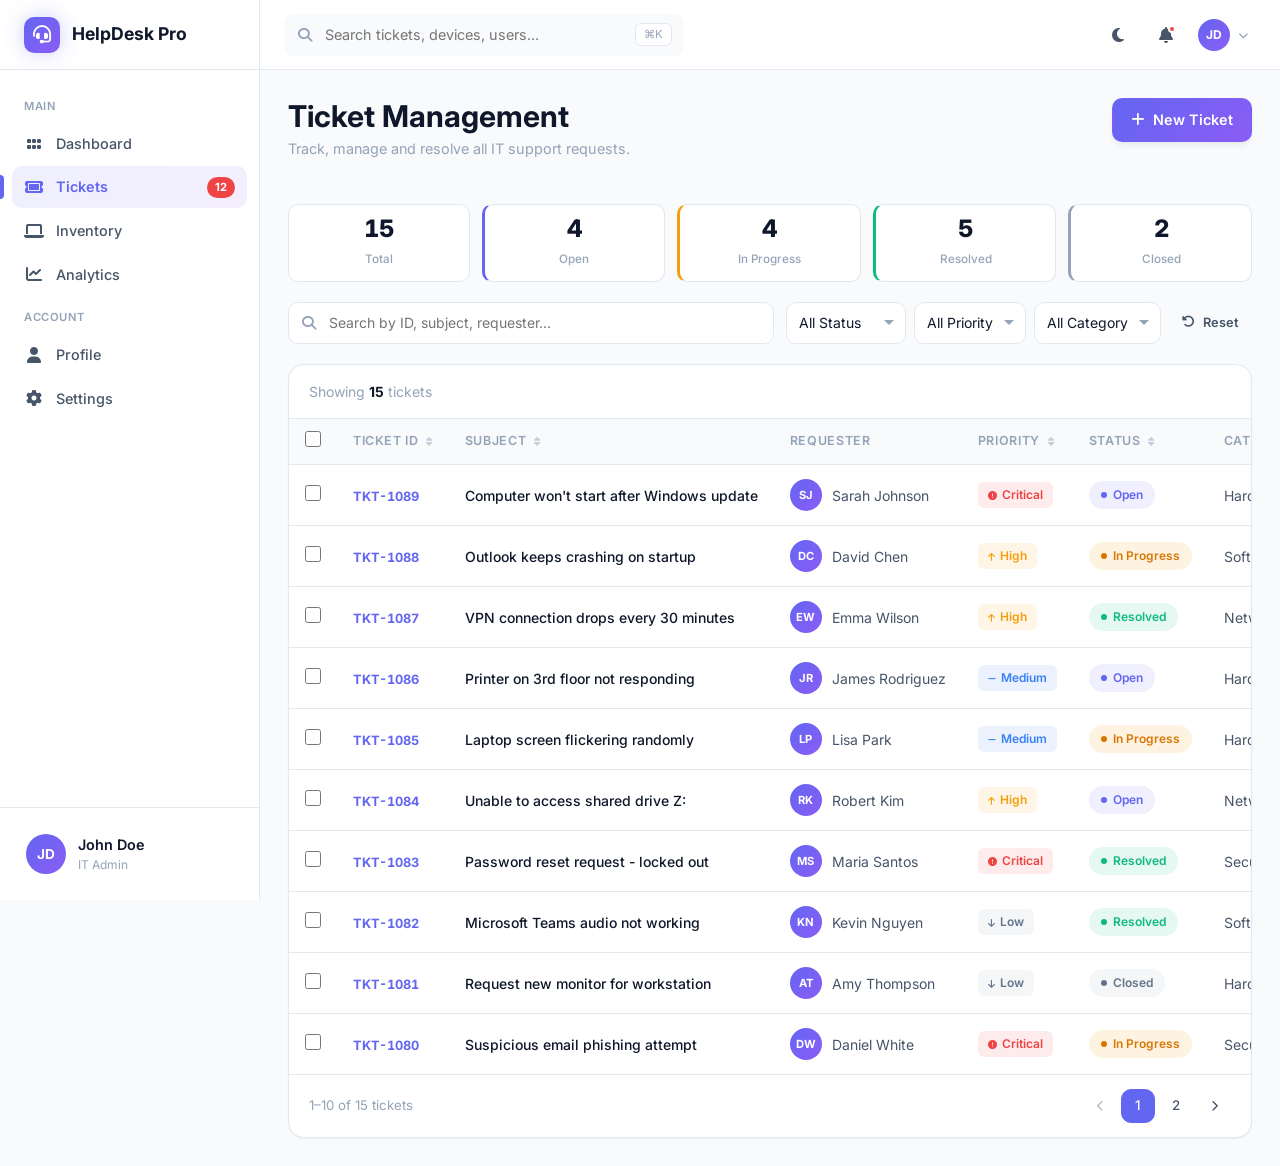
==== tickets.html @ 1f027756 "feat: add ticket management page with search, filter, sort and pagination" ====
<!DOCTYPE html>
<html lang="en">
<head>
  <meta charset="UTF-8" />
  <meta name="viewport" content="width=device-width, initial-scale=1.0" />
  <title>IT Helpdesk System | Tickets</title>

  <!-- ===== Google Fonts ===== -->
  <link rel="preconnect" href="https://fonts.googleapis.com" />
  <link rel="preconnect" href="https://fonts.gstatic.com" crossorigin />
  <link href="https://fonts.googleapis.com/css2?family=Inter:wght@400;500;600;700;800&display=swap" rel="stylesheet" />

  <!-- ===== Libraries CSS ===== -->
  <link href="https://cdn.jsdelivr.net/npm/bootstrap@5.3.2/dist/css/bootstrap.min.css" rel="stylesheet" />
  <link rel="stylesheet" href="https://cdnjs.cloudflare.com/ajax/libs/font-awesome/6.5.1/css/all.min.css" />
  <link rel="stylesheet" href="https://unpkg.com/aos@2.3.4/dist/aos.css" />

  <!-- ===== Our CSS ===== -->
  <link rel="stylesheet" href="assets/css/themes.css" />
  <link rel="stylesheet" href="assets/css/main.css" />
  <link rel="stylesheet" href="assets/css/layout.css" />
  <link rel="stylesheet" href="assets/css/components.css" />
  <link rel="stylesheet" href="assets/css/animations.css" />
</head>

<body>
<div class="app-container">

  <!-- ========== SIDEBAR (copy จาก index.html) ========== -->
  <aside class="sidebar" id="sidebar">
    <div class="sidebar__logo">
      <div class="sidebar__logo-icon">
        <i class="fa-solid fa-headset"></i>
      </div>
      <span class="sidebar__logo-text">HelpDesk Pro</span>
    </div>

    <nav class="sidebar__nav">
      <div class="sidebar__nav-label">Main</div>

      <a href="index.html" class="sidebar__nav-item">
        <i class="fa-solid fa-grip"></i>
        <span>Dashboard</span>
      </a>

      <a href="tickets.html" class="sidebar__nav-item sidebar__nav-item--active">
        <!-- active เปลี่ยนมาที่ tickets แล้ว -->
        <i class="fa-solid fa-ticket"></i>
        <span>Tickets</span>
        <span class="sidebar__nav-badge">12</span>
      </a>

      <a href="inventory.html" class="sidebar__nav-item">
        <i class="fa-solid fa-laptop"></i>
        <span>Inventory</span>
      </a>

      <a href="analytics.html" class="sidebar__nav-item">
        <i class="fa-solid fa-chart-line"></i>
        <span>Analytics</span>
      </a>

      <div class="sidebar__nav-label">Account</div>

      <a href="#" class="sidebar__nav-item">
        <i class="fa-solid fa-user"></i>
        <span>Profile</span>
      </a>

      <a href="#" class="sidebar__nav-item">
        <i class="fa-solid fa-gear"></i>
        <span>Settings</span>
      </a>
    </nav>

    <div class="sidebar__footer">
      <div class="sidebar__user">
        <div class="sidebar__avatar">JD</div>
        <div class="sidebar__user-info">
          <div class="sidebar__user-name">John Doe</div>
          <div class="sidebar__user-role">IT Admin</div>
        </div>
      </div>
    </div>
  </aside>

  <!-- ========== MAIN AREA ========== -->
  <div class="main-area">

    <!-- Topbar -->
    <header class="topbar">
      <button class="topbar__toggle" id="sidebarToggle" aria-label="Toggle sidebar">
        <i class="fa-solid fa-bars"></i>
      </button>
      <div class="topbar__search">
        <i class="fa-solid fa-magnifying-glass"></i>
        <input type="text" placeholder="Search tickets, devices, users..." class="topbar__search-input" />
        <kbd class="topbar__search-kbd">⌘K</kbd>
      </div>
      <div class="topbar__actions">
        <button class="topbar__icon-btn" id="themeToggle" aria-label="Toggle theme">
          <i class="fa-solid fa-moon"></i>
        </button>
        <button class="topbar__icon-btn topbar__icon-btn--has-badge" aria-label="Notifications">
          <i class="fa-solid fa-bell"></i>
          <span class="topbar__notification-dot"></span>
        </button>
        <div class="topbar__profile">
          <div class="topbar__avatar">JD</div>
          <i class="fa-solid fa-chevron-down topbar__profile-arrow"></i>
        </div>
      </div>
    </header>

    <!-- ========== CONTENT ========== -->
    <main class="content">

      <!-- Page Header -->
      <div class="content__header">
        <div>
          <h1>Ticket Management</h1>
          <p>Track, manage and resolve all IT support requests.</p>
        </div>
        <button class="btn btn-primary" id="newTicketBtn">
          <i class="fa-solid fa-plus"></i>
          <span>New Ticket</span>
        </button>
      </div>

      <!-- ===== Mini Stats Bar ===== -->
      <div class="ticket-stats" data-aos="fade-up">
        <div class="ticket-stat">
          <span class="ticket-stat__value" id="statTotal">0</span>
          <span class="ticket-stat__label">Total</span>
        </div>
        <div class="ticket-stat ticket-stat--open">
          <span class="ticket-stat__value" id="statOpen">0</span>
          <span class="ticket-stat__label">Open</span>
        </div>
        <div class="ticket-stat ticket-stat--progress">
          <span class="ticket-stat__value" id="statProgress">0</span>
          <span class="ticket-stat__label">In Progress</span>
        </div>
        <div class="ticket-stat ticket-stat--resolved">
          <span class="ticket-stat__value" id="statResolved">0</span>
          <span class="ticket-stat__label">Resolved</span>
        </div>
        <div class="ticket-stat ticket-stat--closed">
          <span class="ticket-stat__value" id="statClosed">0</span>
          <span class="ticket-stat__label">Closed</span>
        </div>
      </div>

      <!-- ===== Filter Bar ===== -->
      <div class="filter-bar" data-aos="fade-up" data-aos-delay="100">

        <!-- Search -->
        <div class="filter-bar__search">
          <i class="fa-solid fa-magnifying-glass"></i>
          <input
            type="text"
            id="ticketSearch"
            placeholder="Search by ID, subject, requester..."
            class="filter-bar__input"
          />
        </div>

        <!-- Filters -->
        <div class="filter-bar__filters">

          <select id="statusFilter" class="filter-bar__select">
            <option value="all">All Status</option>
            <option value="open">Open</option>
            <option value="in-progress">In Progress</option>
            <option value="resolved">Resolved</option>
            <option value="closed">Closed</option>
          </select>

          <select id="priorityFilter" class="filter-bar__select">
            <option value="all">All Priority</option>
            <option value="critical">Critical</option>
            <option value="high">High</option>
            <option value="medium">Medium</option>
            <option value="low">Low</option>
          </select>

          <select id="categoryFilter" class="filter-bar__select">
            <option value="all">All Category</option>
            <option value="hardware">Hardware</option>
            <option value="software">Software</option>
            <option value="network">Network</option>
            <option value="security">Security</option>
            <option value="other">Other</option>
          </select>

          <!-- Reset filters button -->
          <button class="btn btn-ghost btn-sm" id="resetFilters">
            <i class="fa-solid fa-rotate-left"></i>
            Reset
          </button>
        </div>
      </div>

      <!-- ===== Ticket Table Card ===== -->
      <div class="table-card" data-aos="fade-up" data-aos-delay="200">

        <!-- Table Header: count + bulk actions -->
        <div class="table-card__header">
          <span class="table-card__count" id="resultCount">
            Showing <strong>0</strong> tickets
          </span>
          <!-- Bulk action bar (จะโชว์เมื่อเลือก checkbox) -->
          <div class="bulk-actions" id="bulkActions" style="display:none;">
            <span class="bulk-actions__count" id="bulkCount">0 selected</span>
            <button class="btn btn-ghost btn-sm">
              <i class="fa-solid fa-user-check"></i> Assign
            </button>
            <button class="btn btn-ghost btn-sm">
              <i class="fa-solid fa-circle-check"></i> Resolve
            </button>
            <button class="btn btn-ghost btn-sm" style="color: var(--color-danger)">
              <i class="fa-solid fa-trash"></i> Delete
            </button>
          </div>
        </div>

        <!-- Table Wrapper (scroll บนมือถือ) -->
        <div class="table-wrapper">
          <table class="ticket-table" id="ticketTable">
            <thead>
              <tr>
                <th class="th-check">
                  <input type="checkbox" id="selectAll" class="table-checkbox" />
                </th>
                <th class="sortable" data-col="id">
                  Ticket ID
                  <i class="fa-solid fa-sort sort-icon"></i>
                </th>
                <th class="sortable" data-col="subject">
                  Subject
                  <i class="fa-solid fa-sort sort-icon"></i>
                </th>
                <th>Requester</th>
                <th class="sortable" data-col="priority">
                  Priority
                  <i class="fa-solid fa-sort sort-icon"></i>
                </th>
                <th class="sortable" data-col="status">
                  Status
                  <i class="fa-solid fa-sort sort-icon"></i>
                </th>
                <th>Category</th>
                <th class="sortable" data-col="date">
                  Date
                  <i class="fa-solid fa-sort sort-icon"></i>
                </th>
                <th class="th-action">Actions</th>
              </tr>
            </thead>
            <tbody id="ticketTableBody">
              <!-- JS จะ inject แถวข้อมูลที่นี่ -->
            </tbody>
          </table>
        </div>

        <!-- Empty State (แสดงเมื่อไม่มีผลลัพธ์) -->
        <div class="empty-state" id="emptyState" style="display:none;">
          <div class="empty-state__icon">
            <i class="fa-solid fa-ticket-simple"></i>
          </div>
          <h3>No tickets found</h3>
          <p>Try adjusting your search or filter criteria.</p>
          <button class="btn btn-secondary btn-sm" id="clearSearch">
            Clear filters
          </button>
        </div>

        <!-- Pagination -->
        <div class="pagination-bar" id="paginationBar">
          <span class="pagination-bar__info" id="paginationInfo"></span>
          <div class="pagination-bar__controls" id="paginationControls"></div>
        </div>

      </div>
      <!-- /.table-card -->

    </main>
  </div>
  <!-- /.main-area -->

</div>
<!-- /.app-container -->

<div class="sidebar-overlay" id="sidebarOverlay"></div>

<!-- ===== Libraries JS ===== -->
<script src="https://code.jquery.com/jquery-3.7.1.min.js"></script>
<script src="https://cdn.jsdelivr.net/npm/bootstrap@5.3.2/dist/js/bootstrap.bundle.min.js"></script>
<script src="https://cdnjs.cloudflare.com/ajax/libs/gsap/3.12.5/gsap.min.js"></script>
<script src="https://unpkg.com/aos@2.3.4/dist/aos.js"></script>

<!-- ===== Our JS ===== -->
<script src="assets/js/config.js"></script>
<script src="assets/js/ui.js"></script>
<script src="assets/js/theme.js"></script>
<script src="assets/js/animations.js"></script>
<script src="assets/js/tickets.js"></script>   <!-- page-specific logic -->
<script src="assets/js/app.js"></script>
</body>
</html>
---- assets/css/themes.css ----
/* ========================================
   THEME TOKENS - ระบบสีของทั้งระบบ
   ใช้ CSS Variables เพื่อเปลี่ยน theme ได้ง่าย
======================================== */

:root {
    /* :root = element สูงสุดของ HTML (= <html>) ตัวแปรในนี้ใช้ได้ทั้งหน้า */

    /* ===== Brand Colors (สีหลักของแบรนด์) ===== */
    --color-primary: #6366f1;
    /* สีหลัก ม่วงน้ำเงิน Indigo */
    --color-primary-hover: #4f46e5;
    /* สีหลักเข้มขึ้น สำหรับ hover */
    --color-secondary: #8b5cf6;
    /* สีรอง สำหรับ gradient */
    --color-accent: #06b6d4;
    /* สี accent สำหรับ highlight */

    /* ===== Status Colors (สีบอกสถานะ ใช้ใน badge/alert) ===== */
    --color-success: #10b981;
    /* เขียว = สำเร็จ/เปิด */
    --color-warning: #f59e0b;
    /* เหลือง = รอ/เตือน */
    --color-danger: #ef4444;
    /* แดง = error/urgent */
    --color-info: #3b82f6;
    /* ฟ้า = ข้อมูล */

    /* ===== Background Colors (สีพื้นหลัง — Light Mode) ===== */
    --bg-body: #f8fafc;
    /* พื้นหลังหลักของหน้า สีเทาอ่อนมาก */
    --bg-surface: #ffffff;
    /* พื้นของ card, sidebar — สีขาว */
    --bg-elevated: #ffffff;
    /* พื้น modal/dropdown ที่ลอยอยู่ */
    --bg-hover: #f1f5f9;
    /* สีเมื่อ hover ทับ */

    /* ===== Text Colors (สีตัวอักษร) ===== */
    --text-primary: #0f172a;
    /* ตัวอักษรหลัก ดำเข้ม */
    --text-secondary: #475569;
    /* ตัวอักษรรอง เทากลาง */
    --text-muted: #94a3b8;
    /* ตัวอักษรซีด สำหรับ caption */
    --text-on-primary: #ffffff;
    /* ตัวอักษรบนพื้นสีหลัก = ขาว */

    /* ===== Borders & Shadows (เส้นขอบ + เงา) ===== */
    --border-color: #e2e8f0;
    /* สีเส้นขอบ เทาอ่อน */
    --shadow-sm: 0 1px 2px rgba(0, 0, 0, 0.05);
    /* เงาเล็ก */
    --shadow-md: 0 4px 6px -1px rgba(0, 0, 0, 0.07);
    /* เงากลาง */
    --shadow-lg: 0 10px 25px -5px rgba(0, 0, 0, 0.1);
    /* เงาใหญ่ ใช้กับ card */
    --shadow-glow: 0 0 20px rgba(99, 102, 241, 0.3);
    /* เงาเรืองแสง สำหรับ accent */

    /* ===== Layout Sizes (ขนาดของ layout) ===== */
    --sidebar-width: 260px;
    /* ความกว้าง sidebar ตอนเปิด */
    --sidebar-collapsed: 80px;
    /* ความกว้าง sidebar ตอนหด */
    --topbar-height: 70px;
    /* ความสูง topbar */

    /* ===== Border Radius (ความโค้งของมุม) ===== */
    --radius-sm: 6px;
    /* มุมเล็ก ใช้กับ badge */
    --radius-md: 10px;
    /* มุมกลาง ใช้กับ button, input */
    --radius-lg: 16px;
    /* มุมใหญ่ ใช้กับ card */
    --radius-full: 9999px;
    /* วงกลม สำหรับ avatar */

    /* ===== Transitions (จังหวะ animation) ===== */
    --transition-fast: 150ms ease;
    /* เร็ว สำหรับ hover ปุ่ม */
    --transition-base: 250ms ease;
    /* ปกติ สำหรับ transition ทั่วไป */
    --transition-slow: 400ms ease;
    /* ช้า สำหรับ modal, sidebar */

    /* ===== Fonts ===== */
    --font-sans: 'Inter', -apple-system, BlinkMacSystemFont, sans-serif;
    /* -apple-system คือ font ของ Mac, BlinkMacSystemFont คือของ Chrome on Mac
     ถ้าโหลด Inter ไม่ทัน จะ fallback ไปใช้ font ระบบ — ทำให้เว็บไม่กระตุก */
}
---- assets/css/main.css ----
/* ========================================
   GLOBAL RESET & BASE STYLES
   ตั้งค่าพื้นฐานของทุก element
======================================== */

*,
*::before,
*::after {
    /* * = ทุก element, ::before/::after = pseudo elements */
    margin: 0;
    /* ลบ margin default ของ browser */
    padding: 0;
    /* ลบ padding default */
    box-sizing: border-box;
    /* ทำให้ width = ขนาดจริงรวม padding+border */
}

html {
    scroll-behavior: smooth;
    /* ทำให้ scroll นุ่ม (เช่นเวลาคลิก anchor) */
    font-size: 16px;
    /* ตั้งขนาด font หลัก = 1rem = 16px */
}

body {
    font-family: var(--font-sans);
    /* ใช้ font จากตัวแปร (Inter) */
    background-color: var(--bg-body);
    /* สีพื้นหลังจาก theme */
    color: var(--text-primary);
    /* สีตัวอักษรหลัก */
    line-height: 1.5;
    /* ระยะห่างระหว่างบรรทัด 1.5 เท่า อ่านสบาย */
    -webkit-font-smoothing: antialiased;
    /* ทำให้ font ดูคมชัดบน Mac/iOS */
    min-height: 100vh;
    /* ความสูงอย่างน้อย = ความสูงหน้าจอ */
    overflow-x: hidden;
    /* ห้าม scroll แนวนอน — กัน layout พังตอน responsive */
}

/* ===== Typography (รูปแบบตัวอักษร) ===== */
h1,
h2,
h3,
h4,
h5,
h6 {
    font-weight: 700;
    /* หัวข้อหนาทุกระดับ */
    line-height: 1.2;
    /* หัวข้อให้แน่นกว่าตัวเนื้อ */
    color: var(--text-primary);
}

h1 {
    font-size: 1.875rem;
}

/* 30px */
h2 {
    font-size: 1.5rem;
}

/* 24px */
h3 {
    font-size: 1.25rem;
}

/* 20px */
h4 {
    font-size: 1.125rem;
}

/* 18px */
h5 {
    font-size: 1rem;
}

/* 16px */
h6 {
    font-size: 0.875rem;
}

/* 14px */

p {
    color: var(--text-secondary);
    /* paragraph สีรอง */
}

a {
    color: var(--color-primary);
    /* ลิงก์สีหลัก */
    text-decoration: none;
    /* ลบเส้นใต้ default */
    transition: color var(--transition-fast);
    /* เปลี่ยนสีนุ่มๆ ตอน hover */
}

a:hover {
    color: var(--color-primary-hover);
    /* hover เข้มขึ้น */
}

button {
    font-family: inherit;
    /* ใช้ font เดียวกับ parent — กัน button ใช้ Times New Roman */
    cursor: pointer;
    /* mouse pointer เปลี่ยนเป็นนิ้วชี้ */
    border: none;
    /* ลบขอบ default ของ button */
    background: none;
    /* ลบพื้นหลังเทาๆ default */
}

img {
    max-width: 100%;
    /* รูปไม่ล้น container — สำคัญสำหรับ responsive */
    display: block;
    /* ลบช่องว่างใต้รูปที่ browser ใส่ default */
}

/* ===== Custom Scrollbar (scrollbar สวยๆ ดู modern) ===== */
::-webkit-scrollbar {
    width: 8px;
    /* ความกว้าง scrollbar */
    height: 8px;
}

::-webkit-scrollbar-track {
    background: transparent;
    /* รางใส */
}

::-webkit-scrollbar-thumb {
    background: var(--border-color);
    /* แกน scrollbar สีเทาอ่อน */
    border-radius: var(--radius-full);
    /* มุมโค้งเต็มที่ */
}

::-webkit-scrollbar-thumb:hover {
    background: var(--text-muted);
    /* hover เข้มขึ้น */
}
/* Search highlight */
mark {
  background: rgba(99, 102, 241, 0.2);    /* highlight สีม่วงอ่อน */
  color: var(--color-primary);
  border-radius: 2px;
  padding: 0 1px;
  font-weight: 600;
}
---- assets/css/layout.css ----
/* ========================================
   APP LAYOUT - โครงสร้างหลักของแอป
======================================== */

.app-container {
    display: flex;
    /* ใช้ flexbox จัด sidebar+main ในแนวนอน */
    min-height: 100vh;
    /* สูงเต็มจอ */
}

/* ========================================
   SIDEBAR
======================================== */

.sidebar {
    width: var(--sidebar-width);
    /* ความกว้างจากตัวแปร (260px) */
    background: var(--bg-surface);
    /* พื้นหลังขาว */
    border-right: 1px solid var(--border-color);
    /* เส้นขอบขวา */
    display: flex;
    /* flex แนวตั้ง */
    flex-direction: column;
    /* เรียงลูกจากบนลงล่าง */
    position: fixed;
    /* lock อยู่กับที่ ไม่ scroll ตาม */
    top: 0;
    /* ติดบน */
    left: 0;
    /* ติดซ้าย */
    height: 100vh;
    /* สูงเต็มจอ */
    z-index: 100;
    /* ลอยอยู่ชั้นบน — สำคัญตอนเปิดบนมือถือ */
    transition: transform var(--transition-slow);
    /* animation ตอนเปิด/ปิด */
}

/* ----- Logo ----- */
.sidebar__logo {
    display: flex;
    /* icon + text เรียงแนวนอน */
    align-items: center;
    /* จัดให้ตรงกลางแนวตั้ง */
    gap: 12px;
    /* ช่องว่างระหว่าง icon กับ text */
    padding: 20px 24px;
    /* บน-ล่าง 20px, ซ้าย-ขวา 24px */
    border-bottom: 1px solid var(--border-color);
    height: var(--topbar-height);
    /* สูงเท่า topbar เพื่อให้ตรงกัน */
}

.sidebar__logo-icon {
    width: 36px;
    height: 36px;
    border-radius: var(--radius-md);
    background: linear-gradient(135deg, var(--color-primary), var(--color-secondary));
    /* gradient ม่วงเอียง 135 องศา */
    display: flex;
    align-items: center;
    justify-content: center;
    /* จัด icon ให้อยู่กลางทั้ง 2 แกน */
    color: white;
    font-size: 18px;
    box-shadow: var(--shadow-glow);
    /* เงาเรืองแสง — premium feel */
}

.sidebar__logo-text {
    font-weight: 700;
    font-size: 1.1rem;
    color: var(--text-primary);
}

/* ----- Nav Menu ----- */
.sidebar__nav {
    flex: 1;
    /* ดันให้ขยายเต็มพื้นที่ที่เหลือ ดัน footer ลงล่าง */
    padding: 16px 12px;
    overflow-y: auto;
    /* ถ้าเมนูเยอะ ให้ scroll ได้ */
}

.sidebar__nav-label {
    font-size: 0.7rem;
    font-weight: 600;
    text-transform: uppercase;
    /* ตัวพิมพ์ใหญ่ทั้งหมด */
    letter-spacing: 0.05em;
    /* เพิ่มระยะระหว่างตัวอักษร — modern look */
    color: var(--text-muted);
    padding: 12px 12px 8px;
}

.sidebar__nav-item {
    display: flex;
    align-items: center;
    gap: 12px;
    padding: 10px 12px;
    border-radius: var(--radius-md);
    color: var(--text-secondary);
    font-weight: 500;
    font-size: 0.9rem;
    transition: all var(--transition-fast);
    /* hover นุ่มๆ */
    position: relative;
    /* เพื่อใช้กับ badge ที่ absolute */
    margin-bottom: 2px;
}

.sidebar__nav-item:hover {
    background: var(--bg-hover);
    /* hover เปลี่ยนพื้นหลังเทาอ่อน */
    color: var(--text-primary);
}

.sidebar__nav-item i {
    width: 20px;
    /* fix ขนาด icon ให้เท่ากันทุกตัว — จัดเรียงสวย */
    text-align: center;
    font-size: 16px;
}

.sidebar__nav-item--active {
    background: linear-gradient(135deg,
            rgba(99, 102, 241, 0.1),
            /* สีหลักโปร่ง 10% */
            rgba(139, 92, 246, 0.1));
    color: var(--color-primary);
    font-weight: 600;
}

.sidebar__nav-item--active::before {
    /* ::before = สร้าง element หลอกก่อน content */
    content: '';
    /* ต้องมี content แม้จะว่าง */
    position: absolute;
    left: -12px;
    /* ออกไปทางซ้ายเล็กน้อย */
    top: 50%;
    transform: translateY(-50%);
    /* จัดกลางแนวตั้ง */
    width: 4px;
    height: 24px;
    background: var(--color-primary);
    border-radius: 0 4px 4px 0;
    /* มน 3 มุม */
}

.sidebar__nav-badge {
    margin-left: auto;
    /* ดันไปขวาสุดของแถว */
    background: var(--color-danger);
    color: white;
    font-size: 0.7rem;
    font-weight: 700;
    padding: 2px 8px;
    border-radius: var(--radius-full);
    min-width: 22px;
    text-align: center;
}

/* ----- Sidebar Footer ----- */
.sidebar__footer {
    padding: 16px;
    border-top: 1px solid var(--border-color);
}

.sidebar__user {
    display: flex;
    align-items: center;
    gap: 12px;
    padding: 10px;
    border-radius: var(--radius-md);
    transition: background var(--transition-fast);
}

.sidebar__user:hover {
    background: var(--bg-hover);
    cursor: pointer;
}

.sidebar__avatar {
    width: 40px;
    height: 40px;
    border-radius: var(--radius-full);
    /* วงกลม */
    background: linear-gradient(135deg, var(--color-primary), var(--color-secondary));
    color: white;
    display: flex;
    align-items: center;
    justify-content: center;
    font-weight: 700;
    font-size: 0.85rem;
}

.sidebar__user-name {
    font-weight: 600;
    font-size: 0.9rem;
    color: var(--text-primary);
}

.sidebar__user-role {
    font-size: 0.75rem;
    color: var(--text-muted);
}

/* ========================================
   MAIN AREA (ทุกอย่างยกเว้น sidebar)
======================================== */

.main-area {
    flex: 1;
    /* ขยายเต็มพื้นที่ที่เหลือ */
    margin-left: var(--sidebar-width);
    /* เว้นที่ให้ sidebar (เพราะ sidebar เป็น fixed) */
    display: flex;
    flex-direction: column;
    min-width: 0;
    /* fix bug flexbox ที่ทำให้ overflow */
}

/* ========================================
   TOPBAR
======================================== */

.topbar {
    height: var(--topbar-height);
    background: var(--bg-surface);
    border-bottom: 1px solid var(--border-color);
    display: flex;
    align-items: center;
    gap: 16px;
    padding: 0 24px;
    position: sticky;
    /* ติดบนตอน scroll */
    top: 0;
    z-index: 50;
    /* ลอยอยู่ใต้ sidebar */
    backdrop-filter: blur(10px);
    /* glassmorphism — เบลอสิ่งที่อยู่ข้างหลัง */
}

.topbar__toggle {
    display: none;
    /* ซ่อนบน desktop — แสดงเฉพาะ mobile */
    width: 40px;
    height: 40px;
    border-radius: var(--radius-md);
    color: var(--text-secondary);
    font-size: 18px;
}

.topbar__toggle:hover {
    background: var(--bg-hover);
}

/* ----- Search ----- */
.topbar__search {
    flex: 1;
    /* ขยายเต็ม */
    max-width: 400px;
    /* แต่ไม่เกิน 400px */
    position: relative;
    display: flex;
    align-items: center;
}

.topbar__search i {
    position: absolute;
    left: 14px;
    color: var(--text-muted);
    font-size: 14px;
    pointer-events: none;
    /* คลิกทะลุ icon ไปโดน input */
}

.topbar__search-input {
    width: 100%;
    height: 42px;
    background: var(--bg-body);
    border: 1px solid transparent;
    /* ขอบใส — จะเปลี่ยนตอน focus */
    border-radius: var(--radius-md);
    padding: 0 60px 0 40px;
    /* เผื่อที่ icon ซ้าย + kbd ขวา */
    font-size: 0.9rem;
    color: var(--text-primary);
    transition: all var(--transition-fast);
    font-family: inherit;
}

.topbar__search-input:focus {
    outline: none;
    /* ลบเส้นน้ำเงิน default ของ browser */
    background: var(--bg-surface);
    border-color: var(--color-primary);
    /* ขอบเป็นสีหลักตอน focus */
    box-shadow: 0 0 0 3px rgba(99, 102, 241, 0.1);
    /* glow รอบๆ — modern */
}

.topbar__search-kbd {
    position: absolute;
    right: 12px;
    background: var(--bg-surface);
    border: 1px solid var(--border-color);
    border-radius: var(--radius-sm);
    padding: 2px 8px;
    font-size: 0.7rem;
    color: var(--text-muted);
    font-family: var(--font-sans);
}

/* ----- Topbar Actions ----- */
.topbar__actions {
    display: flex;
    align-items: center;
    gap: 8px;
    margin-left: auto;
    /* ดันไปขวาสุด */
}

.topbar__icon-btn {
    width: 40px;
    height: 40px;
    border-radius: var(--radius-md);
    display: flex;
    align-items: center;
    justify-content: center;
    color: var(--text-secondary);
    position: relative;
    transition: all var(--transition-fast);
}

.topbar__icon-btn:hover {
    background: var(--bg-hover);
    color: var(--text-primary);
}

.topbar__notification-dot {
    position: absolute;
    top: 10px;
    right: 10px;
    width: 8px;
    height: 8px;
    background: var(--color-danger);
    border-radius: var(--radius-full);
    border: 2px solid var(--bg-surface);
    /* ขอบสีพื้นหลัง — ให้ดูเหมือนเจาะออกมา */
}

.topbar__profile {
    display: flex;
    align-items: center;
    gap: 8px;
    padding: 4px 8px 4px 4px;
    border-radius: var(--radius-md);
    cursor: pointer;
    transition: background var(--transition-fast);
}

.topbar__profile:hover {
    background: var(--bg-hover);
}

.topbar__avatar {
    width: 32px;
    height: 32px;
    border-radius: var(--radius-full);
    background: linear-gradient(135deg, var(--color-primary), var(--color-secondary));
    color: white;
    display: flex;
    align-items: center;
    justify-content: center;
    font-weight: 700;
    font-size: 0.75rem;
}

.topbar__profile-arrow {
    font-size: 10px;
    color: var(--text-muted);
}

/* ========================================
   CONTENT AREA
======================================== */

.content {
    flex: 1;
    padding: 28px;
    overflow-y: auto;
    /* scroll ได้ถ้าเนื้อหายาว */
}

.content__header {
    display: flex;
    justify-content: space-between;
    /* หัวข้อซ้าย ปุ่มขวา */
    align-items: flex-start;
    margin-bottom: 28px;
    gap: 16px;
    flex-wrap: wrap;
    /* wrap ลงบรรทัดใหม่ถ้าจอแคบ */
}

.content__header h1 {
    margin-bottom: 4px;
}

.content__header p {
    color: var(--text-muted);
    font-size: 0.9rem;
}

.content__placeholder {
    background: var(--bg-surface);
    border: 2px dashed var(--border-color);
    border-radius: var(--radius-lg);
    padding: 80px 20px;
    text-align: center;
    color: var(--text-muted);
}

/* ========================================
   SIDEBAR OVERLAY (สำหรับ mobile)
======================================== */

.sidebar-overlay {
    display: none;
    /* ซ่อนตลอด ยกเว้นตอนเปิด sidebar บนมือถือ */
    position: fixed;
    inset: 0;
    /* = top:0 right:0 bottom:0 left:0 */
    background: rgba(0, 0, 0, 0.5);
    /* ดำโปร่ง 50% */
    z-index: 99;
    /* ใต้ sidebar แต่อยู่บน content */
    backdrop-filter: blur(2px);
}

.sidebar-overlay.is-active {
    display: block;
    /* แสดงเมื่อ sidebar เปิดบนมือถือ */
}

/* ========================================
   RESPONSIVE BREAKPOINTS
   เขียนแบบ Mobile-First ก็จริง แต่ sidebar ปกติคือ desktop-first
   เพราะ dashboard ส่วนใหญ่ใช้บน desktop
======================================== */

/* ===== Tablet (≤ 992px) ===== */
@media (max-width: 992px) {
    .sidebar {
        transform: translateX(-100%);
        /* ซ่อนออกไปทางซ้าย */
    }

    .sidebar.is-open {
        transform: translateX(0);
        /* เปิด: เลื่อนกลับมา */
        box-shadow: var(--shadow-lg);
        /* เงาเพิ่ม เพื่อให้ดูลอย */
    }

    .main-area {
        margin-left: 0;
        /* ไม่ต้องเว้นที่ให้ sidebar อีก */
    }

    .topbar__toggle {
        display: flex;
        /* แสดงปุ่ม menu */
    }
}

/* ===== Phone (≤ 768px) ===== */
@media (max-width: 768px) {
    .content {
        padding: 20px 16px;
        /* ลด padding บนมือถือ */
    }

    .topbar {
        padding: 0 16px;
    }

    .topbar__search-kbd {
        display: none; /* ซ่อน ⌘K บนมือถือ */
    }

    .topbar__profile span,
    .topbar__profile-arrow {
        display: none;    /* แสดงแค่ avatar */
    }
}

/* ===== Small Phone (≤ 576px) ===== */
@media (max-width: 576px) {
    .topbar__search {
        display: none;
        /* ซ่อน search บนจอเล็กมาก */
    }

    .content__header {
        flex-direction: column;
        /* หัวข้อกับปุ่ม เรียงลงล่างกัน */
        align-items: stretch;
    }
}
---- assets/css/components.css ----
/* ========================================
   BUTTONS
======================================== */

.btn {
  display: inline-flex;
  /* flex แต่ไม่ขึ้นบรรทัดใหม่ */
  align-items: center;
  justify-content: center;
  gap: 8px;
  /* ช่องว่างระหว่าง icon กับ text */
  padding: 10px 18px;
  border-radius: var(--radius-md);
  font-size: 0.9rem;
  font-weight: 600;
  font-family: inherit;
  cursor: pointer;
  transition: all var(--transition-fast);
  white-space: nowrap;
  /* text ไม่ตัดบรรทัด */
  border: 1px solid transparent;
}

.btn:active {
  transform: scale(0.97);
  /* ปุ่มยุบเล็กตอนคลิก — feedback ที่ดี */
}

/* ----- Primary Button (ปุ่มหลัก) ----- */
.btn-primary {
  background: linear-gradient(135deg, var(--color-primary), var(--color-secondary));
  color: white;
  box-shadow: var(--shadow-md);
}

.btn-primary:hover {
  box-shadow: var(--shadow-glow);
  /* hover แล้วมีเงาเรืองแสง */
  transform: translateY(-1px);
  /* ยกขึ้น 1px — depth illusion */
}

/* ----- Secondary Button ----- */
.btn-secondary {
  background: var(--bg-surface);
  color: var(--text-primary);
  border-color: var(--border-color);
}

.btn-secondary:hover {
  background: var(--bg-hover);
  border-color: var(--text-muted);
}

/* ----- Ghost Button (โปร่ง) ----- */
.btn-ghost {
  background: transparent;
  color: var(--text-secondary);
}

.btn-ghost:hover {
  background: var(--bg-hover);
  color: var(--text-primary);
}

/* ----- Button Sizes ----- */
.btn-sm {
  padding: 6px 12px;
  font-size: 0.8rem;
}

.btn-lg {
  padding: 14px 24px;
  font-size: 1rem;
}

/* ========================================
   STATS GRID - แถวของ stat cards
======================================== */

.stats-grid {
  display: grid;
  /* ใช้ CSS Grid */
  grid-template-columns: repeat(auto-fit, minmax(240px, 1fr));
  /* auto responsive */
  /* auto-fit  = ใส่ column ให้พอดีพื้นที่
     minmax    = แต่ละ column ต้อง ≥240px และขยายเต็มได้ (1fr)
     ผลลัพธ์: จอใหญ่ = 4 cards, จอกลาง = 2 cards, มือถือ = 1 card อัตโนมัติ */
  gap: 20px;
  /* ระยะห่างระหว่าง card */
  margin-bottom: 28px;
}

/* ========================================
   STAT CARD - การ์ดสถิติแต่ละใบ
======================================== */

.stat-card {
  position: relative;
  /* เพื่อให้ ::before ลอยทับได้ */
  background: var(--bg-surface);
  /* พื้นหลังขาว */
  border-radius: var(--radius-lg);
  /* มุมโค้ง 16px */
  padding: 24px;
  box-shadow: var(--shadow-sm);
  /* เงาเล็กตอนปกติ */
  transition: all var(--transition-base);
  /* animate ทุกอย่างที่เปลี่ยน 250ms */
  overflow: hidden;
  /* ครอบ ::before ไม่ให้ทะลุออก */
  border: 1px solid var(--border-color);
  cursor: pointer;
}

/* ----- Hover Lift Effect (สำคัญ! premium feel) ----- */
.stat-card:hover {
  transform: translateY(-4px);
  /* ยกขึ้น 4px */
  box-shadow: var(--shadow-lg);
  /* เงาใหญ่ขึ้น */
  border-color: transparent;
  /* ขอบหายไป (ถูกแทนที่ด้วยเงา) */
}

/* ----- Top accent bar (แถบสีบนหัว card) ----- */
.stat-card::before {
  content: '';
  /* element หลอก */
  position: absolute;
  top: 0;
  left: 0;
  right: 0;
  height: 4px;
  /* แถบสูง 4px ด้านบนสุด */
  background: linear-gradient(90deg, var(--card-color-start), var(--card-color-end));
  /* gradient จากซ้ายไปขวา ใช้ตัวแปรท้องถิ่นของ card */
  opacity: 0;
  /* ซ่อนตอนแรก */
  transition: opacity var(--transition-base);
}

.stat-card:hover::before {
  opacity: 1;
  /* hover แล้วโผล่ */
}

/* ----- Card Variants (แต่ละสี ใช้ตัวแปรท้องถิ่น) ----- */
.stat-card--primary {
  --card-color-start: #6366f1;
  /* ตัวแปรท้องถิ่นของ card ใบนี้ */
  --card-color-end: #8b5cf6;
  /* ::before จะไปอ่านค่านี้ */
}

.stat-card--warning {
  --card-color-start: #f59e0b;
  --card-color-end: #ef4444;
}

.stat-card--success {
  --card-color-start: #10b981;
  --card-color-end: #06b6d4;
}

.stat-card--info {
  --card-color-start: #3b82f6;
  --card-color-end: #8b5cf6;
}

/* ----- Icon Container (กรอบ icon gradient) ----- */
.stat-card__icon {
  width: 48px;
  height: 48px;
  border-radius: var(--radius-md);
  background: linear-gradient(135deg, var(--card-color-start), var(--card-color-end));
  /* gradient ใช้ตัวแปรท้องถิ่นของ card variant */
  display: flex;
  align-items: center;
  justify-content: center;
  color: white;
  font-size: 20px;
  margin-bottom: 20px;
  box-shadow: 0 8px 16px -4px var(--card-color-start);
  /* เงาสีเดียวกับ gradient — premium */
  transition: transform var(--transition-base);
}

.stat-card:hover .stat-card__icon {
  transform: scale(1.1) rotate(-5deg);
  /* hover card แล้ว icon ขยาย+เอียง */
}

/* ----- Card Text ----- */
.stat-card__label {
  font-size: 0.85rem;
  color: var(--text-muted);
  font-weight: 500;
  margin-bottom: 6px;
}

.stat-card__value {
  font-size: 2rem;
  /* 32px ตัวเลขใหญ่เป็นพระเอก */
  font-weight: 800;
  /* extra bold */
  color: var(--text-primary);
  line-height: 1;
  /* แน่น ไม่หย่อน */
  margin-bottom: 12px;
  font-variant-numeric: tabular-nums;
  /* ตัวเลขกว้างเท่ากัน — ไม่กระตุกตอนนับ! */
  display: flex;
  /* เพื่อให้ unit อยู่ในแถวเดียวกัน */
  align-items: baseline;
  /* จัดให้ baseline ตรงกัน */
  gap: 2px;
}

.stat-card__unit {
  font-size: 1.2rem;
  /* unit เล็กกว่าเลข */
  font-weight: 600;
  color: var(--text-muted);
}

/* ----- Trend Indicator (ลูกศรขึ้น/ลง + เปอร์เซ็น) ----- */
.stat-card__trend {
  display: flex;
  align-items: center;
  gap: 6px;
  font-size: 0.8rem;
  font-weight: 600;
}

.stat-card__trend--up {
  color: var(--color-success);
  /* ขึ้น = เขียว */
}

.stat-card__trend--down {
  color: var(--color-danger);
  /* ลง = แดง */
}

.stat-card__trend i {
  font-size: 11px;
}

.stat-card__trend-label {
  color: var(--text-muted);
  /* "vs last month" สีซีด */
  font-weight: 400;
}

/* ----- Decorative blob (วงกลมจางๆ ที่มุม) ----- */
.stat-card::after {
  content: '';
  position: absolute;
  right: -40px;
  bottom: -40px;
  width: 140px;
  height: 140px;
  border-radius: 50%;
  background: linear-gradient(135deg, var(--card-color-start), var(--card-color-end));
  opacity: 0.05;
  /* โปร่งมาก แค่จางๆ ให้ดูมีดีไซน์ */
  transition: opacity var(--transition-base);
  pointer-events: none;
  /* ไม่ให้ blok hover */
}

.stat-card:hover::after {
  opacity: 0.1;
  /* hover แล้วชัดขึ้นนิดหน่อย */
}

/* ========================================
   CHARTS GRID LAYOUT
======================================== */

.charts-grid {
  display: grid;
  grid-template-columns: 1fr 340px;
  /* ซ้ายขยายเต็ม, ขวาคงที่ 340px */
  gap: 20px;
}

.charts-grid--secondary {
  grid-template-columns: 1fr 1fr;
  /* แบ่งครึ่งเท่ากัน */
}

/* Tablet: stack เป็น 1 column */
@media (max-width: 1100px) {

  .charts-grid,
  .charts-grid--secondary {
    grid-template-columns: 1fr;
    /* ซ้อนกันแนวตั้ง */
  }
}

/* ========================================
   CHART CARD
======================================== */

.chart-card {
  background: var(--bg-surface);
  border-radius: var(--radius-lg);
  border: 1px solid var(--border-color);
  box-shadow: var(--shadow-sm);
  padding: 20px;
  transition: box-shadow var(--transition-base);
}

.chart-card:hover {
  box-shadow: var(--shadow-md);
  /* hover แค่เงา ไม่ lift เพราะมี chart ข้างใน */
}

.chart-card__header {
  display: flex;
  justify-content: space-between;
  align-items: flex-start;
  margin-bottom: 20px;
  gap: 12px;
  flex-wrap: wrap;
}

.chart-card__title {
  font-size: 1rem;
  font-weight: 700;
  color: var(--text-primary);
  margin-bottom: 2px;
}

.chart-card__subtitle {
  font-size: 0.78rem;
  color: var(--text-muted);
}

.chart-card__body {
  position: relative;
  width: 100%;
}

.chart-card__body--center {
  display: flex;
  justify-content: center;
  /* doughnut จัดกลาง */
}

/* กำหนด height ที่ wrapper ไม่ใช่ canvas โดยตรง */
.chart-card--large .chart-card__body {
  height: 240px;
  /* บังคับความสูง line chart พอดี ไม่มีที่ว่าง */
}

.charts-grid--secondary .chart-card:first-child .chart-card__body {
  height: 220px;
  /* bar chart */
}

/* canvas fill ตาม wrapper เอง */
#trendChart,
#deptChart {
  display: block;
  /* ลบช่องว่างใต้ canvas ที่ browser ใส่ default */
}

/* wrapper สี่เหลี่ยมจัตุรัสคงที่ */
.doughnut-wrapper {
  position: relative;
  /* Chart.js ต้องการ position relative ของ container */
  width: 200px;
  /* กำหนดที่ wrapper ไม่ใช่ canvas โดยตรง */
  height: 200px;
  /* สี่เหลี่ยมจัตุรัส = วงกลมสมบูรณ์ */
  flex-shrink: 0;
  /* ไม่ให้ยุบตัวใน flex container */
}

/* ปล่อยให้ canvas fill ตาม wrapper เอง */
#statusChart {
  display: block;
  /* ลบช่องว่างใต้ canvas */
}

/* ========================================
   CHART FILTER TABS
======================================== */

.chart-tabs {
  display: flex;
  background: var(--bg-body);
  border-radius: var(--radius-md);
  padding: 3px;
  gap: 2px;
}

.chart-tab {
  padding: 5px 12px;
  border-radius: calc(var(--radius-md) - 2px);
  /* เล็กกว่า container นิดหน่อย */
  font-size: 0.78rem;
  font-weight: 600;
  color: var(--text-muted);
  transition: all var(--transition-fast);
  background: transparent;
}

.chart-tab:hover {
  color: var(--text-primary);
}

.chart-tab--active {
  background: var(--bg-surface);
  /* ขาวบน gray = selected */
  color: var(--color-primary);
  box-shadow: var(--shadow-sm);
}

/* ========================================
   CUSTOM CHART LEGEND
======================================== */

.chart-legend {
  display: flex;
  flex-direction: column;
  gap: 8px;
  margin-top: 16px;
  padding-top: 16px;
  border-top: 1px solid var(--border-color);
}

.chart-legend__item {
  display: flex;
  align-items: center;
  justify-content: space-between;
  font-size: 0.83rem;
}

.chart-legend__label {
  display: flex;
  align-items: center;
  gap: 8px;
  color: var(--text-secondary);
}

.chart-legend__dot {
  width: 10px;
  height: 10px;
  border-radius: 3px;
  /* สี่เหลี่ยมมนเล็กๆ ดู modern กว่าวงกลม */
  flex-shrink: 0;
  /* ไม่ให้ dot ยุบเมื่อ flex */
}

.chart-legend__value {
  font-weight: 700;
  color: var(--text-primary);
}

.chart-legend__pct {
  font-size: 0.75rem;
  color: var(--text-muted);
  margin-left: 4px;
}

/* ========================================
   LIVE BADGE (จุดเขียวกระพริบ)
======================================== */

.badge-live {
  display: inline-flex;
  align-items: center;
  gap: 6px;
  background: rgba(16, 185, 129, 0.1);
  /* เขียวโปร่ง 10% */
  color: var(--color-success);
  font-size: 0.75rem;
  font-weight: 600;
  padding: 4px 10px;
  border-radius: var(--radius-full);
}

.badge-live__dot {
  width: 7px;
  height: 7px;
  background: var(--color-success);
  border-radius: 50%;
  animation: pulse-dot 2s infinite;
  /* กระพริบ! */
}

@keyframes pulse-dot {

  0%,
  100% {
    opacity: 1;
    transform: scale(1);
  }

  50% {
    opacity: 0.4;
    transform: scale(0.7);
  }
}

/* ========================================
   ACTIVITY FEED
======================================== */

.activity-feed {
  display: flex;
  flex-direction: column;
  gap: 0;
  max-height: 270px;
  overflow-y: auto;

}

.activity-item {
  display: flex;
  align-items: flex-start;
  gap: 12px;
  padding: 12px 4px 12px 4px;
  border-bottom: 1px solid var(--border-color);
  transition: background var(--transition-fast);
}

.activity-item:last-child {
  border-bottom: none;
  /* item สุดท้ายไม่มีเส้น */
}

.activity-item__icon {
  width: 34px;
  height: 34px;
  border-radius: var(--radius-md);
  display: flex;
  align-items: center;
  justify-content: center;
  font-size: 13px;
  flex-shrink: 0;
  /* icon ไม่ยุบ */
}

.activity-item__icon--create {
  background: rgba(99, 102, 241, 0.1);
  color: var(--color-primary);
}

.activity-item__icon--resolve {
  background: rgba(16, 185, 129, 0.1);
  color: var(--color-success);
}

.activity-item__icon--update {
  background: rgba(245, 158, 11, 0.1);
  color: var(--color-warning);
}

.activity-item__icon--assign {
  background: rgba(59, 130, 246, 0.1);
  color: var(--color-info);
}

.activity-item__body {
  flex: 1;
  min-width: 0;
  /* fix ข้อความล้น */
}

.activity-item__text {
  font-size: 0.83rem;
  color: var(--text-secondary);
  line-height: 1.4;
  white-space: nowrap;
  overflow: hidden;
  text-overflow: ellipsis;
  /* ตัดด้วย ... ถ้ายาวเกิน */
}

.activity-item__text strong {
  color: var(--text-primary);
  font-weight: 600;
}

.activity-item__time {
  font-size: 0.73rem;
  color: var(--text-muted);
  margin-top: 3px;
}

/* ========================================
   TICKET STATS BAR
======================================== */

.ticket-stats {
  display: flex;
  gap: 12px;
  margin-bottom: 20px;
  flex-wrap: wrap;
  /* wrap บนมือถือ */
}

.ticket-stat {
  flex: 1;
  /* แบ่งพื้นที่เท่าๆ กัน */
  min-width: 80px;
  background: var(--bg-surface);
  border: 1px solid var(--border-color);
  border-radius: var(--radius-md);
  padding: 12px 16px;
  text-align: center;
  transition: all var(--transition-fast);
  cursor: default;
}

.ticket-stat:hover {
  border-color: var(--color-primary);
  transform: translateY(-2px);
  box-shadow: var(--shadow-sm);
}

.ticket-stat__value {
  display: block;
  font-size: 1.5rem;
  font-weight: 800;
  color: var(--text-primary);
  line-height: 1;
  margin-bottom: 4px;
  font-variant-numeric: tabular-nums;
  /* ตัวเลขความกว้างเท่ากัน */
}

.ticket-stat__label {
  font-size: 0.73rem;
  color: var(--text-muted);
  font-weight: 500;
}

/* accent color ด้านซ้ายของแต่ละ stat */
.ticket-stat--open {
  border-left: 3px solid var(--color-primary);
}

.ticket-stat--progress {
  border-left: 3px solid var(--color-warning);
}

.ticket-stat--resolved {
  border-left: 3px solid var(--color-success);
}

.ticket-stat--closed {
  border-left: 3px solid var(--text-muted);
}

/* ========================================
   FILTER BAR
======================================== */

.filter-bar {
  display: flex;
  gap: 12px;
  margin-bottom: 20px;
  flex-wrap: wrap;
  align-items: center;
}

.filter-bar__search {
  position: relative;
  flex: 1;
  min-width: 200px;
  /* ไม่แคบกว่า 200px */
}

.filter-bar__search i {
  position: absolute;
  left: 14px;
  top: 50%;
  transform: translateY(-50%);
  color: var(--text-muted);
  font-size: 14px;
  pointer-events: none;
}

.filter-bar__input {
  width: 100%;
  height: 42px;
  background: var(--bg-surface);
  border: 1px solid var(--border-color);
  border-radius: var(--radius-md);
  padding: 0 16px 0 40px;
  font-size: 0.875rem;
  color: var(--text-primary);
  font-family: inherit;
  transition: all var(--transition-fast);
}

.filter-bar__input:focus {
  outline: none;
  border-color: var(--color-primary);
  box-shadow: 0 0 0 3px rgba(99, 102, 241, 0.1);
}

.filter-bar__filters {
  display: flex;
  gap: 8px;
  flex-wrap: wrap;
  align-items: center;
}

.filter-bar__select {
  height: 42px;
  padding: 0 32px 0 12px;
  /* เผื่อ arrow ขวา */
  background: var(--bg-surface);
  border: 1px solid var(--border-color);
  border-radius: var(--radius-md);
  font-size: 0.875rem;
  color: var(--text-primary);
  font-family: inherit;
  cursor: pointer;
  transition: all var(--transition-fast);
  appearance: none;
  /* ลบ arrow default ของ browser */
  background-image: url("data:image/svg+xml,%3Csvg xmlns='http://www.w3.org/2000/svg' width='12' height='12' viewBox='0 0 12 12'%3E%3Cpath fill='%2394a3b8' d='M6 8L1 3h10z'/%3E%3C/svg%3E");
  background-repeat: no-repeat;
  background-position: right 10px center;
  /* วาง custom arrow ขวา */
}

.filter-bar__select:focus {
  outline: none;
  border-color: var(--color-primary);
}

/* ========================================
   TABLE CARD
======================================== */

.table-card {
  background: var(--bg-surface);
  border-radius: var(--radius-lg);
  border: 1px solid var(--border-color);
  box-shadow: var(--shadow-sm);
  overflow: hidden;
  /* ครอบ header/footer */
}

.table-card__header {
  display: flex;
  align-items: center;
  justify-content: space-between;
  padding: 16px 20px;
  border-bottom: 1px solid var(--border-color);
  gap: 12px;
  flex-wrap: wrap;
}

.table-card__count {
  font-size: 0.875rem;
  color: var(--text-muted);
}

.table-card__count strong {
  color: var(--text-primary);
}

/* ========================================
   TABLE WRAPPER (horizontal scroll)
======================================== */

.table-wrapper {
  overflow-x: auto;
  /* scroll แนวนอนบนมือถือ */
  -webkit-overflow-scrolling: touch;
  /* scroll smooth บน iOS */
}

/* ========================================
   TICKET TABLE
======================================== */

.ticket-table {
  width: 100%;
  border-collapse: collapse;
  /* ลบช่องว่างระหว่าง cell */
  min-width: 900px;
  /* กว้างขั้นต่ำ ถ้าหน้าจอแคบ → scroll */
  white-space: nowrap;
  /* text ไม่ตัดบรรทัด */
}

.ticket-table thead th {
  padding: 12px 16px;
  text-align: left;
  font-size: 0.78rem;
  font-weight: 600;
  color: var(--text-muted);
  text-transform: uppercase;
  letter-spacing: 0.05em;
  background: var(--bg-body);
  border-bottom: 1px solid var(--border-color);
  user-select: none;
  /* ไม่ให้ select text ตอนคลิก sort */
}

.ticket-table thead th.sortable {
  cursor: pointer;
  transition: color var(--transition-fast);
}

.ticket-table thead th.sortable:hover {
  color: var(--color-primary);
}

.ticket-table thead th.sortable:hover .sort-icon {
  color: var(--color-primary);
}

.sort-icon {
  font-size: 10px;
  margin-left: 4px;
  opacity: 0.5;
}

th.sort-asc .sort-icon,
th.sort-desc .sort-icon {
  opacity: 1;
  color: var(--color-primary);
}

.th-check {
  width: 48px;
}

.th-action {
  width: 100px;
  text-align: center;
}

/* ===== Table Rows ===== */
.ticket-table tbody tr {
  border-bottom: 1px solid var(--border-color);
  transition: background var(--transition-fast);
  cursor: pointer;
}

.ticket-table tbody tr:last-child {
  border-bottom: none;
}

.ticket-table tbody tr:hover {
  background: var(--bg-hover);
  /* hover เปลี่ยนพื้นหลัง */
}

.ticket-table tbody tr.is-selected {
  background: rgba(99, 102, 241, 0.05);
  /* เลือกแล้ว สีม่วงอ่อน */
}

.ticket-table tbody td {
  padding: 14px 16px;
  font-size: 0.875rem;
  color: var(--text-secondary);
  vertical-align: middle;
  /* จัดกลางแนวตั้ง */
}

/* ===== Ticket ID Column ===== */
.ticket-id {
  font-weight: 700;
  color: var(--color-primary);
  font-size: 0.8rem;
  font-variant-numeric: tabular-nums;
}

/* ===== Subject Column ===== */
.ticket-subject {
  max-width: 280px;
  overflow: hidden;
  text-overflow: ellipsis;
  white-space: nowrap;
  color: var(--text-primary);
  font-weight: 500;
}

/* ===== Requester (Avatar + Name) ===== */
.ticket-requester {
  display: flex;
  align-items: center;
  gap: 10px;
}

.ticket-avatar {
  width: 32px;
  height: 32px;
  border-radius: var(--radius-full);
  background: linear-gradient(135deg, var(--color-primary), var(--color-secondary));
  color: white;
  display: flex;
  align-items: center;
  justify-content: center;
  font-size: 0.7rem;
  font-weight: 700;
  flex-shrink: 0;
}

.ticket-avatar--alt {
  background: linear-gradient(135deg, var(--color-accent), var(--color-success));
}

/* ===== PRIORITY BADGE ===== */
.priority-badge {
  display: inline-flex;
  align-items: center;
  gap: 5px;
  padding: 4px 10px;
  border-radius: var(--radius-sm);
  font-size: 0.75rem;
  font-weight: 600;
  text-transform: capitalize;
}

.priority-badge i {
  font-size: 9px;
}

.priority-badge--critical {
  background: rgba(239, 68, 68, 0.1);
  color: #ef4444;
}

.priority-badge--high {
  background: rgba(245, 158, 11, 0.1);
  color: #f59e0b;
}

.priority-badge--medium {
  background: rgba(59, 130, 246, 0.1);
  color: #3b82f6;
}

.priority-badge--low {
  background: rgba(148, 163, 184, 0.1);
  color: #64748b;
}

/* ===== STATUS BADGE ===== */
.status-badge {
  display: inline-flex;
  align-items: center;
  gap: 6px;
  padding: 5px 12px;
  border-radius: var(--radius-full);
  /* pill shape */
  font-size: 0.75rem;
  font-weight: 600;
  text-transform: capitalize;
}

.status-badge::before {
  content: '';
  /* จุดกลมเล็กๆ หน้า text */
  width: 6px;
  height: 6px;
  border-radius: 50%;
  background: currentColor;
  /* สีเดียวกับ text */
}

.status-badge--open {
  background: rgba(99, 102, 241, 0.1);
  color: var(--color-primary);
}

.status-badge--in-progress {
  background: rgba(245, 158, 11, 0.12);
  color: #d97706;
}

.status-badge--resolved {
  background: rgba(16, 185, 129, 0.1);
  color: var(--color-success);
}

.status-badge--closed {
  background: rgba(148, 163, 184, 0.1);
  color: #64748b;
}

/* ===== Action Buttons ===== */
.table-actions {
  display: flex;
  align-items: center;
  justify-content: center;
  gap: 4px;
}

.table-action-btn {
  width: 30px;
  height: 30px;
  border-radius: var(--radius-sm);
  display: flex;
  align-items: center;
  justify-content: center;
  color: var(--text-muted);
  font-size: 13px;
  transition: all var(--transition-fast);
}

.table-action-btn:hover {
  background: var(--bg-hover);
  color: var(--text-primary);
}

.table-action-btn--danger:hover {
  background: rgba(239, 68, 68, 0.1);
  color: var(--color-danger);
}

/* ===== Checkbox ===== */
.table-checkbox {
  width: 16px;
  height: 16px;
  cursor: pointer;
  accent-color: var(--color-primary);
  /* สี checkbox เปลี่ยนตาม brand */
}

/* ===== Bulk Actions ===== */
.bulk-actions {
  display: flex;
  align-items: center;
  gap: 8px;
  animation: fadeIn 0.2s ease;
}

.bulk-actions__count {
  font-size: 0.875rem;
  font-weight: 600;
  color: var(--color-primary);
}

/* ========================================
   EMPTY STATE
======================================== */

.empty-state {
  padding: 60px 20px;
  text-align: center;
}

.empty-state__icon {
  width: 64px;
  height: 64px;
  border-radius: var(--radius-lg);
  background: var(--bg-hover);
  display: flex;
  align-items: center;
  justify-content: center;
  margin: 0 auto 16px;
  font-size: 24px;
  color: var(--text-muted);
}

.empty-state h3 {
  font-size: 1rem;
  color: var(--text-primary);
  margin-bottom: 6px;
}

.empty-state p {
  font-size: 0.875rem;
  color: var(--text-muted);
  margin-bottom: 16px;
}

/* ========================================
   PAGINATION
======================================== */

.pagination-bar {
  display: flex;
  align-items: center;
  justify-content: space-between;
  padding: 14px 20px;
  border-top: 1px solid var(--border-color);
  flex-wrap: wrap;
  gap: 12px;
}

.pagination-bar__info {
  font-size: 0.83rem;
  color: var(--text-muted);
}

.pagination-bar__controls {
  display: flex;
  gap: 4px;
}

.page-btn {
  width: 34px;
  height: 34px;
  border-radius: var(--radius-md);
  display: flex;
  align-items: center;
  justify-content: center;
  font-size: 0.83rem;
  font-weight: 500;
  color: var(--text-secondary);
  transition: all var(--transition-fast);
  background: transparent;
  border: 1px solid transparent;
}

.page-btn:hover {
  background: var(--bg-hover);
  color: var(--text-primary);
}

.page-btn--active {
  background: var(--color-primary);
  color: white;
  border-color: var(--color-primary);
}

.page-btn:disabled {
  opacity: 0.4;
  cursor: not-allowed;
}
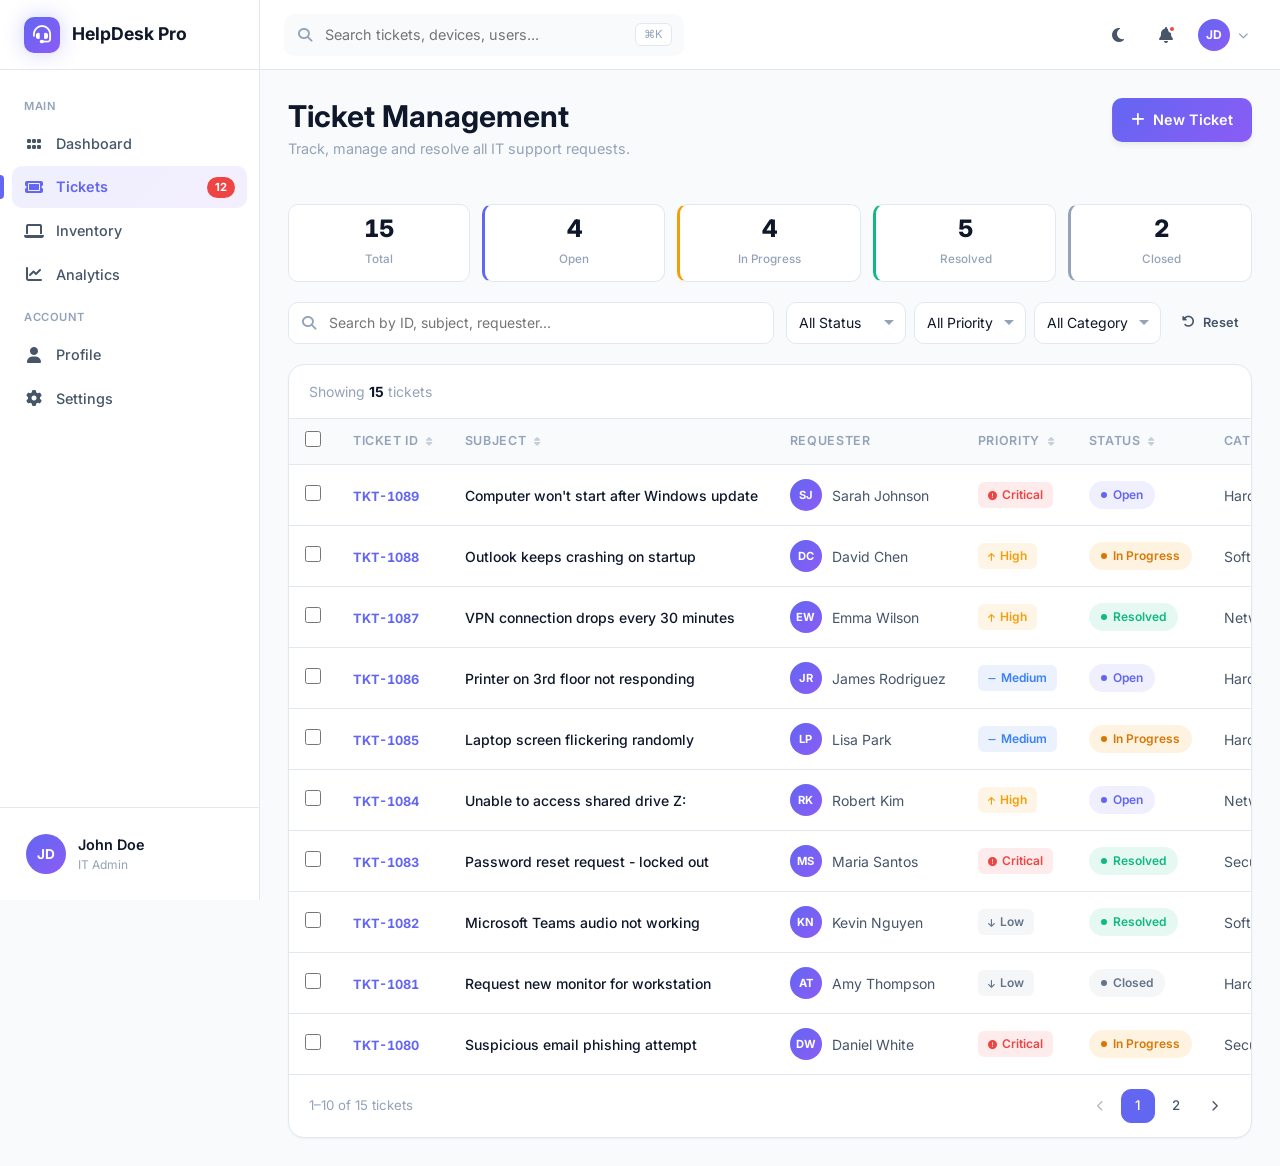
==== commit 39ce84a9: "feat: add GSAP animations, dark mode, and professional UX polish Step 8 — GSAP Animation System: - a" ====
--- a/tickets.html
+++ b/tickets.html
@@ -98,10 +98,10 @@
         <kbd class="topbar__search-kbd">⌘K</kbd>
       </div>
       <div class="topbar__actions">
-        <button class="topbar__icon-btn" id="themeToggle" aria-label="Toggle theme">
+        <button class="topbar__icon-btn" id="themeToggle" aria-label="Toggle theme" data-tooltip="Toggle theme">
           <i class="fa-solid fa-moon"></i>
         </button>
-        <button class="topbar__icon-btn topbar__icon-btn--has-badge" aria-label="Notifications">
+        <button class="topbar__icon-btn topbar__icon-btn--has-badge" aria-label="Notifications" data-tooltip="Notifications">
           <i class="fa-solid fa-bell"></i>
           <span class="topbar__notification-dot"></span>
         </button>
--- a/assets/css/themes.css
+++ b/assets/css/themes.css
@@ -88,4 +88,58 @@
     --font-sans: 'Inter', -apple-system, BlinkMacSystemFont, sans-serif;
     /* -apple-system คือ font ของ Mac, BlinkMacSystemFont คือของ Chrome on Mac
      ถ้าโหลด Inter ไม่ทัน จะ fallback ไปใช้ font ระบบ — ทำให้เว็บไม่กระตุก */
+}
+
+/* ========================================
+   DARK MODE TOKENS (Step 9)
+   เมื่อ <html data-theme="dark"> → ค่าตัวแปรเหล่านี้จะ override ค่าใน :root
+   JS จะ set attribute นี้เมื่อผู้ใช้กด toggle หรือ OS เป็น dark
+======================================== */
+
+[data-theme="dark"] {
+
+    /* ===== Backgrounds (เข้มขึ้น 3 ระดับ) ===== */
+    --bg-body:     #0f172a;    /* เข้มที่สุด สีพื้นหลัง */
+    --bg-surface:  #1e293b;    /* กลาง สีพื้น card / sidebar */
+    --bg-elevated: #293548;    /* อ่อนกว่านิด สำหรับ dropdown / panel */
+    --bg-hover:    #334155;    /* สีเมื่อ hover */
+
+    /* ===== Text (สว่างขึ้น) ===== */
+    --text-primary:   #f1f5f9;  /* ตัวหนังสือหลัก ขาวอมเทา */
+    --text-secondary: #94a3b8;  /* ตัวหนังสือรอง เทากลาง */
+    --text-muted:     #64748b;  /* ตัวหนังสือซีด */
+
+    /* ===== Borders & Shadows (เข้มขึ้น เงาเด่นขึ้น) ===== */
+    --border-color: #334155;
+    --shadow-sm:    0 1px 2px rgba(0, 0, 0, 0.4);
+    --shadow-md:    0 4px 6px -1px rgba(0, 0, 0, 0.5);
+    --shadow-lg:    0 10px 25px -5px rgba(0, 0, 0, 0.6);
+    --shadow-glow:  0 0 20px rgba(99, 102, 241, 0.45);
+    /* Brand colors (primary, success, warning, danger) ไม่ต้องเปลี่ยน
+       เพราะ Indigo/Green/Yellow/Red ใช้ได้ทั้ง light และ dark */
+}
+
+/* ========================================
+   SMOOTH THEME TRANSITION (Step 9)
+   ทำให้การสลับ theme ดูลื่น ไม่กระโดด
+   เพิ่ม transition ให้ element หลักที่ "เปลี่ยนสี" เมื่อสลับ theme
+======================================== */
+
+body,
+.sidebar,
+.topbar,
+.stat-card,
+.chart-card,
+.table-card,
+.ticket-stat,
+.filter-bar__input,
+.filter-bar__select,
+.notification-panel,
+.toast {
+    transition:
+        background-color 0.3s ease,
+        border-color     0.3s ease,
+        color            0.3s ease,
+        box-shadow       0.3s ease;
+    /* transition หลายค่าพร้อมกัน — ใช้ , คั่น */
 }
--- a/assets/css/components.css
+++ b/assets/css/components.css
@@ -1135,4 +1135,771 @@
 .page-btn:disabled {
   opacity: 0.4;
   cursor: not-allowed;
+}
+/* ========================================
+   SKELETON LOADING
+   shimmer animation เหมือน Facebook/LinkedIn
+======================================== */
+
+.skeleton {
+  background: linear-gradient(
+    90deg,
+    var(--bg-hover) 25%,        /* เทาอ่อน */
+    var(--border-color) 50%,    /* เทากลาง (จุดสว่าง) */
+    var(--bg-hover) 75%         /* เทาอ่อนอีกครั้ง */
+  );
+  background-size: 200% 100%;   /* ทำให้ gradient กว้างกว่า element 2 เท่า */
+  animation: shimmer 1.5s infinite linear;  /* วิ่งซ้ำๆ */
+  border-radius: var(--radius-sm);
+}
+
+@keyframes shimmer {
+  0%   { background-position: 200% 0; }  /* เริ่มจากขวา */
+  100% { background-position: -200% 0; } /* วิ่งไปซ้าย → ดูเหมือนแสงวิ่ง */
+}
+
+/* ----- Skeleton Shapes ----- */
+.skeleton-avatar {
+  width: 44px;
+  height: 44px;
+  border-radius: var(--radius-full);        /* วงกลม */
+  flex-shrink: 0;
+}
+
+.skeleton-line {
+  height: 12px;
+  border-radius: var(--radius-sm);
+}
+
+.skeleton-line--lg  { width: 80%; }
+.skeleton-line--md  { width: 60%; }
+.skeleton-line--sm  { width: 40%; }
+.skeleton-line--xs  { width: 25%; }
+
+/* ----- Skeleton Card Layout ----- */
+.skeleton-card {
+  display: flex;
+  align-items: center;
+  gap: 14px;
+  padding: 16px;
+  background: var(--bg-surface);
+  border-radius: var(--radius-lg);
+  border: 1px solid var(--border-color);
+}
+
+.skeleton-lines {
+  flex: 1;
+  display: flex;
+  flex-direction: column;
+  gap: 8px;
+}
+
+/* ----- Skeleton Table Rows ----- */
+.skeleton-row {
+  display: flex;
+  align-items: center;
+  gap: 16px;
+  padding: 14px 16px;
+  border-bottom: 1px solid var(--border-color);
+}
+
+.skeleton-row .skeleton-line {
+  flex: 1;
+}
+
+.skeleton-row .skeleton-line:nth-child(1) { max-width: 80px;  }
+.skeleton-row .skeleton-line:nth-child(2) { max-width: 240px; }
+.skeleton-row .skeleton-line:nth-child(3) { max-width: 120px; }
+.skeleton-row .skeleton-line:nth-child(4) { max-width: 70px;  }
+.skeleton-row .skeleton-line:nth-child(5) { max-width: 80px;  }
+
+/* ========================================
+   ERROR STATE
+======================================== */
+
+.error-state {
+  padding: 48px 24px;
+  text-align: center;
+  display: flex;
+  flex-direction: column;
+  align-items: center;
+  gap: 12px;
+}
+
+.error-state__icon {
+  width: 56px;
+  height: 56px;
+  border-radius: var(--radius-full);
+  background: rgba(239, 68, 68, 0.1);       /* แดงจาง */
+  display: flex;
+  align-items: center;
+  justify-content: center;
+  font-size: 22px;
+  color: var(--color-danger);
+}
+
+.error-state h3 {
+  font-size: 1rem;
+  margin: 0;
+}
+
+.error-state p {
+  font-size: 0.875rem;
+  color: var(--text-muted);
+  margin: 0;
+  max-width: 300px;
+}
+
+/* ========================================
+   SUPPORT TEAM SECTION (Dashboard)
+======================================== */
+
+.section-header {
+  display: flex;
+  justify-content: space-between;
+  align-items: flex-start;
+  margin-bottom: 16px;
+  flex-wrap: wrap;
+  gap: 8px;
+}
+
+.section-header h2 {
+  font-size: 1.1rem;
+  margin-bottom: 2px;
+}
+
+.section-header p {
+  font-size: 0.8rem;
+  color: var(--text-muted);
+  margin: 0;
+}
+
+/* ----- Team Grid ----- */
+.team-grid {
+  display: grid;
+  grid-template-columns: repeat(auto-fill, minmax(200px, 1fr));
+  gap: 16px;
+  margin-bottom: 28px;
+}
+
+/* ----- Team Member Card ----- */
+.team-card {
+  background: var(--bg-surface);
+  border: 1px solid var(--border-color);
+  border-radius: var(--radius-lg);
+  padding: 20px 16px;
+  display: flex;
+  flex-direction: column;
+  align-items: center;
+  text-align: center;
+  gap: 10px;
+  transition: all var(--transition-base);
+  cursor: pointer;
+}
+
+.team-card:hover {
+  transform: translateY(-3px);
+  box-shadow: var(--shadow-md);
+  border-color: var(--color-primary);
+}
+
+.team-card__avatar {
+  width: 56px;
+  height: 56px;
+  border-radius: var(--radius-full);
+  object-fit: cover;                        /* รูปไม่บิดเบี้ยว */
+  border: 2px solid var(--border-color);
+}
+
+.team-card__name {
+  font-weight: 700;
+  font-size: 0.9rem;
+  color: var(--text-primary);
+}
+
+.team-card__dept {
+  font-size: 0.75rem;
+  color: var(--text-muted);
+  margin-top: -6px;
+}
+
+.team-card__stats {
+  display: flex;
+  align-items: baseline;
+  gap: 4px;
+  margin-top: 4px;
+  background: rgba(99, 102, 241, 0.08);
+  padding: 4px 12px;
+  border-radius: var(--radius-full);
+}
+
+.team-card__count {
+  font-size: 1.1rem;
+  font-weight: 800;
+  color: var(--color-primary);
+}
+
+.team-card__label {
+  font-size: 0.72rem;
+  color: var(--text-muted);
+}
+
+/* status dot บน avatar */
+.team-card__avatar-wrap {
+  position: relative;
+  display: inline-block;
+}
+
+.team-card__status {
+  position: absolute;
+  bottom: 2px;
+  right: 2px;
+  width: 12px;
+  height: 12px;
+  border-radius: 50%;
+  border: 2px solid var(--bg-surface);      /* ขอบสีพื้นทำให้ดูลอยออกมา */
+  background: var(--color-success);
+}
+/* ========================================
+   NOTIFICATION BADGE (ตัวเลขบน bell)
+======================================== */
+
+.topbar__badge {
+  position: absolute;
+  top: 6px;
+  right: 6px;
+  min-width: 18px;
+  height: 18px;
+  background: var(--color-danger);
+  color: white;
+  font-size: 0.65rem;
+  font-weight: 700;
+  border-radius: var(--radius-full);
+  display: flex;
+  align-items: center;
+  justify-content: center;
+  padding: 0 4px;
+  border: 2px solid var(--bg-surface);       /* ขอบสีพื้น ทำให้ดูลอยออกมา */
+  animation: badge-pop 0.3s cubic-bezier(0.34, 1.56, 0.64, 1);
+  /* cubic-bezier นี้ = เด้งเล็กน้อยตอนโผล่ */
+}
+
+@keyframes badge-pop {
+  from { transform: scale(0); }
+  to   { transform: scale(1); }
+}
+
+/* ========================================
+   TOAST NOTIFICATION
+======================================== */
+
+.toast-container {
+  position: fixed;                           /* ลอยอยู่บนทุกอย่าง */
+  top: 20px;
+  right: 20px;
+  z-index: 9999;                             /* สูงสุด */
+  display: flex;
+  flex-direction: column;
+  gap: 10px;
+  pointer-events: none;                      /* container ไม่ block click */
+  width: 340px;
+}
+
+.toast {
+  background: var(--bg-surface);
+  border: 1px solid var(--border-color);
+  border-radius: var(--radius-lg);
+  padding: 14px 16px;
+  box-shadow: var(--shadow-lg);
+  display: flex;
+  align-items: flex-start;
+  gap: 12px;
+  pointer-events: all;                       /* แต่ toast แต่ละอันรับ click ได้ */
+  position: relative;
+  overflow: hidden;
+  cursor: pointer;
+}
+
+/* Progress bar ที่ฐาน toast (หมดเวลาแล้วหาย) */
+.toast::after {
+  content: '';
+  position: absolute;
+  bottom: 0;
+  left: 0;
+  height: 3px;
+  background: currentColor;
+  opacity: 0.4;
+  animation: toast-progress var(--toast-duration, 4s) linear forwards;
+}
+
+@keyframes toast-progress {
+  from { width: 100%; }
+  to   { width: 0%; }
+}
+
+/* ----- Toast Icon ----- */
+.toast__icon {
+  width: 36px;
+  height: 36px;
+  border-radius: var(--radius-md);
+  display: flex;
+  align-items: center;
+  justify-content: center;
+  font-size: 16px;
+  flex-shrink: 0;
+}
+
+/* ----- Toast Body ----- */
+.toast__body {
+  flex: 1;
+  min-width: 0;
+}
+
+.toast__title {
+  font-size: 0.875rem;
+  font-weight: 700;
+  color: var(--text-primary);
+  margin-bottom: 2px;
+}
+
+.toast__message {
+  font-size: 0.8rem;
+  color: var(--text-muted);
+  line-height: 1.4;
+}
+
+/* ----- Toast Close Button ----- */
+.toast__close {
+  width: 24px;
+  height: 24px;
+  border-radius: var(--radius-sm);
+  display: flex;
+  align-items: center;
+  justify-content: center;
+  color: var(--text-muted);
+  font-size: 12px;
+  flex-shrink: 0;
+  transition: all var(--transition-fast);
+}
+
+.toast__close:hover {
+  background: var(--bg-hover);
+  color: var(--text-primary);
+}
+
+/* ----- Toast Variants ----- */
+.toast--success {
+  border-left: 4px solid var(--color-success);
+  color: var(--color-success);
+}
+.toast--success .toast__icon {
+  background: rgba(16, 185, 129, 0.1);
+  color: var(--color-success);
+}
+
+.toast--danger {
+  border-left: 4px solid var(--color-danger);
+  color: var(--color-danger);
+}
+.toast--danger .toast__icon {
+  background: rgba(239, 68, 68, 0.1);
+  color: var(--color-danger);
+}
+
+.toast--warning {
+  border-left: 4px solid var(--color-warning);
+  color: var(--color-warning);
+}
+.toast--warning .toast__icon {
+  background: rgba(245, 158, 11, 0.1);
+  color: var(--color-warning);
+}
+
+.toast--info {
+  border-left: 4px solid var(--color-primary);
+  color: var(--color-primary);
+}
+.toast--info .toast__icon {
+  background: rgba(99, 102, 241, 0.1);
+  color: var(--color-primary);
+}
+
+/* ========================================
+   NOTIFICATION PANEL
+======================================== */
+
+.notification-panel {
+  position: fixed;
+  top: var(--topbar-height);
+  right: 16px;
+  width: 360px;
+  background: var(--bg-surface);
+  border: 1px solid var(--border-color);
+  border-radius: var(--radius-lg);
+  box-shadow: var(--shadow-lg);
+  z-index: 200;
+  overflow: hidden;
+  /* ซ่อนก่อน GSAP จะ animate เข้ามา */
+  opacity: 0;
+  transform: translateY(-10px) scale(0.97);
+  pointer-events: none;                      /* ปิดการคลิกตอนซ่อน */
+}
+
+.notification-panel.is-open {
+  pointer-events: all;
+}
+
+.notification-panel__header {
+  display: flex;
+  justify-content: space-between;
+  align-items: center;
+  padding: 16px 20px;
+  border-bottom: 1px solid var(--border-color);
+}
+
+.notification-panel__title {
+  font-size: 1rem;
+  font-weight: 700;
+  margin: 0;
+}
+
+.notification-panel__list {
+  max-height: 360px;
+  overflow-y: auto;
+}
+
+.notification-panel__footer {
+  padding: 12px 20px;
+  border-top: 1px solid var(--border-color);
+  text-align: center;
+}
+
+.notification-panel__view-all {
+  font-size: 0.83rem;
+  font-weight: 600;
+  color: var(--color-primary);
+  display: inline-flex;
+  align-items: center;
+  gap: 6px;
+}
+
+/* ----- Notification Item ----- */
+.notif-item {
+  display: flex;
+  gap: 12px;
+  padding: 14px 20px;
+  border-bottom: 1px solid var(--border-color);
+  transition: background var(--transition-fast);
+  cursor: pointer;
+}
+
+.notif-item:last-child {
+  border-bottom: none;
+}
+
+.notif-item:hover {
+  background: var(--bg-hover);
+}
+
+.notif-item.is-unread {
+  background: rgba(99, 102, 241, 0.04);      /* พื้นม่วงอ่อนมากสำหรับยังไม่ได้อ่าน */
+}
+
+.notif-item.is-unread::before {
+  content: '';                               /* จุดน้ำเงินบอกว่ายังไม่อ่าน */
+  position: absolute;
+  left: 8px;
+  top: 50%;
+  transform: translateY(-50%);
+  width: 6px;
+  height: 6px;
+  border-radius: 50%;
+  background: var(--color-primary);
+}
+
+.notif-item {
+  position: relative;
+}
+
+.notif-item__icon {
+  width: 38px;
+  height: 38px;
+  border-radius: var(--radius-md);
+  display: flex;
+  align-items: center;
+  justify-content: center;
+  font-size: 15px;
+  flex-shrink: 0;
+}
+
+.notif-item__body {
+  flex: 1;
+  min-width: 0;
+}
+
+.notif-item__text {
+  font-size: 0.83rem;
+  color: var(--text-secondary);
+  line-height: 1.4;
+  margin-bottom: 4px;
+}
+
+.notif-item__text strong {
+  color: var(--text-primary);
+}
+
+.notif-item__time {
+  font-size: 0.73rem;
+  color: var(--text-muted);
+}
+
+/* ----- Notification Overlay ----- */
+.notification-overlay {
+  display: none;
+  position: fixed;
+  inset: 0;
+  z-index: 199;                              /* ใต้ panel */
+}
+
+.notification-overlay.is-active {
+  display: block;
+}
+
+/* ========================================
+   TOOLTIP (Step 10)
+   CSS-only — ไม่ต้องใช้ library
+   ใส่ data-tooltip="ข้อความ" ที่ element ใดก็ได้
+======================================== */
+
+[data-tooltip] {
+  position: relative;             /* ให้ ::after วางตำแหน่งเทียบกับ element นี้ได้ */
+}
+
+/* ตัวกล่อง tooltip */
+[data-tooltip]::after {
+  content: attr(data-tooltip);    /* อ่านข้อความจาก attribute โดยตรง */
+  position: absolute;
+  bottom: calc(100% + 10px);      /* ลอยเหนือ element */
+  left: 50%;
+  transform: translateX(-50%) translateY(4px);   /* กึ่งกลาง + เริ่มจากต่ำกว่านิดนึง */
+  background: var(--text-primary);
+  color: var(--bg-surface);
+  padding: 5px 10px;
+  border-radius: var(--radius-sm);
+  font-size: 0.73rem;
+  font-weight: 500;
+  white-space: nowrap;             /* ไม่ตัดบรรทัด */
+  opacity: 0;
+  pointer-events: none;            /* ไม่รับ mouse event */
+  transition: opacity 0.18s ease, transform 0.18s ease;
+  z-index: 9999;
+}
+
+/* ลูกศรชี้ลงใต้ tooltip */
+[data-tooltip]::before {
+  content: '';
+  position: absolute;
+  bottom: calc(100% + 4px);
+  left: 50%;
+  transform: translateX(-50%);
+  border: 5px solid transparent;
+  border-top-color: var(--text-primary);  /* สามเหลี่ยมชี้ลง */
+  opacity: 0;
+  pointer-events: none;
+  transition: opacity 0.18s ease;
+  z-index: 9999;
+}
+
+/* แสดงเมื่อ hover */
+[data-tooltip]:hover::after {
+  opacity: 1;
+  transform: translateX(-50%) translateY(0);   /* เลื่อนขึ้นเล็กน้อย */
+}
+
+[data-tooltip]:hover::before {
+  opacity: 1;
+}
+
+/* ========================================
+   MODAL (Step 10)
+======================================== */
+
+/* ----- Backdrop (พื้นมืดด้านหลัง) ----- */
+.modal-backdrop {
+  display: none;
+  position: fixed;
+  inset: 0;                           /* inset: 0 = top/right/bottom/left ทั้งหมด 0 */
+  background: rgba(0, 0, 0, 0.5);
+  backdrop-filter: blur(4px);         /* เบลอพื้นหลัง = modern UI pattern */
+  z-index: 900;
+}
+
+.modal-backdrop.is-open {
+  display: block;
+}
+
+/* ----- Modal Box ----- */
+.modal {
+  display: none;
+  position: fixed;
+  top: 50%;
+  left: 50%;
+  transform: translate(-50%, -50%);   /* วางกึ่งกลางหน้าจอ */
+  width: min(560px, calc(100vw - 32px));  /* responsive: ไม่เกิน 560px, บนมือถือเว้นขอบ 16px */
+  max-height: calc(100vh - 80px);     /* ไม่ล้นหน้าจอ */
+  overflow-y: auto;                   /* scroll ถ้า content ยาวเกิน */
+  background: var(--bg-surface);
+  border-radius: var(--radius-lg);
+  border: 1px solid var(--border-color);
+  box-shadow: var(--shadow-lg);
+  z-index: 901;                       /* อยู่เหนือ backdrop */
+}
+
+.modal.is-open {
+  display: block;
+}
+
+/* ----- Header ----- */
+.modal__header {
+  display: flex;
+  align-items: center;
+  justify-content: space-between;
+  padding: 20px 24px;
+  border-bottom: 1px solid var(--border-color);
+}
+
+.modal__title {
+  font-size: 1.05rem;
+  font-weight: 700;
+  color: var(--text-primary);
+  display: flex;
+  align-items: center;
+  gap: 10px;
+  margin: 0;
+}
+
+.modal__title i {
+  color: var(--color-primary);        /* icon สีหลัก */
+}
+
+.modal__close {
+  width: 32px;
+  height: 32px;
+  display: flex;
+  align-items: center;
+  justify-content: center;
+  background: transparent;
+  border: none;
+  border-radius: var(--radius-sm);
+  color: var(--text-muted);
+  cursor: pointer;
+  transition: all var(--transition-fast);
+}
+
+.modal__close:hover {
+  background: var(--bg-hover);
+  color: var(--text-primary);
+}
+
+/* ----- Body ----- */
+.modal__body {
+  padding: 24px;
+}
+
+/* ----- Footer ----- */
+.modal__footer {
+  display: flex;
+  align-items: center;
+  justify-content: flex-end;
+  gap: 12px;
+  padding: 16px 24px;
+  border-top: 1px solid var(--border-color);
+}
+
+/* ========================================
+   FORM (ใช้ใน modal)
+======================================== */
+
+.form-group {
+  margin-bottom: 16px;
+}
+
+/* 2 column layout สำหรับ Priority + Category */
+.form-row {
+  display: grid;
+  grid-template-columns: 1fr 1fr;
+  gap: 16px;
+}
+
+@media (max-width: 480px) {
+  .form-row { grid-template-columns: 1fr; }   /* มือถือ → stack เป็น 1 column */
+}
+
+.form-label {
+  display: block;
+  font-size: 0.875rem;
+  font-weight: 600;
+  color: var(--text-secondary);
+  margin-bottom: 6px;
+}
+
+.form-required {
+  color: var(--color-danger);   /* ดาวแดง * */
+}
+
+/* input, select, textarea ใช้ style เดียวกัน */
+.form-input,
+.form-select,
+.form-textarea {
+  width: 100%;
+  background: var(--bg-body);
+  border: 1px solid var(--border-color);
+  border-radius: var(--radius-md);
+  padding: 10px 14px;
+  font-size: 0.875rem;
+  font-family: inherit;
+  color: var(--text-primary);
+  transition: border-color var(--transition-fast), box-shadow var(--transition-fast);
+  outline: none;
+}
+
+.form-input:focus,
+.form-select:focus,
+.form-textarea:focus {
+  border-color: var(--color-primary);
+  box-shadow: 0 0 0 3px rgba(99, 102, 241, 0.12);
+}
+
+/* error state — เปลี่ยนเส้นขอบเป็นแดง */
+.form-input.is-error,
+.form-textarea.is-error {
+  border-color: var(--color-danger);
+  box-shadow: 0 0 0 3px rgba(239, 68, 68, 0.10);
+}
+
+.form-textarea {
+  resize: vertical;          /* ให้ user ลากขยายแนวตั้งได้ */
+  min-height: 90px;
+}
+
+.form-select {
+  appearance: none;          /* ลบ arrow default ของ browser */
+  background-image: url("data:image/svg+xml,%3Csvg xmlns='http://www.w3.org/2000/svg' width='12' height='12' viewBox='0 0 12 12'%3E%3Cpath fill='%2394a3b8' d='M6 8L1 3h10z'/%3E%3C/svg%3E");
+  background-repeat: no-repeat;
+  background-position: right 12px center;
+  padding-right: 36px;       /* เผื่อ custom arrow */
+  cursor: pointer;
+}
+
+.form-error {
+  display: block;
+  font-size: 0.78rem;
+  color: var(--color-danger);
+  margin-top: 4px;
+  min-height: 18px;           /* จอง space ไว้ ข้อความไม่กระโดดเมื่อ error โผล่ */
+}
+
+/* ป้องกัน scroll ใต้ modal เมื่อ modal เปิด */
+body.modal-open {
+  overflow: hidden;
 }
--- a/assets/css/animations.css
+++ b/assets/css/animations.css
@@ -0,0 +1,50 @@
+/* ========================================
+   UTILITY ANIMATIONS
+======================================== */
+
+@keyframes spin {
+  from { transform: rotate(0deg); }
+  to   { transform: rotate(360deg); }
+}
+
+@keyframes fadeIn {
+  from { opacity: 0; }
+  to   { opacity: 1; }
+}
+
+@keyframes slideUp {
+  from { opacity: 0; transform: translateY(20px); }
+  to   { opacity: 1; transform: translateY(0); }
+}
+
+/* ========================================
+   RIPPLE EFFECT (Step 8)
+   คลื่นที่กระจายออกเมื่อคลิกปุ่ม
+======================================== */
+
+/* element ที่ถูกสร้างโดย initRipple() ใน animations.js */
+.ripple-effect {
+  position: absolute;          /* วางทับบน button */
+  border-radius: 50%;          /* วงกลม */
+  background: rgba(255, 255, 255, 0.35);  /* สีขาวโปร่งแสง */
+  transform: scale(0);         /* เริ่มจากจุดเล็กๆ */
+  animation: ripple-expand 0.6s linear forwards;
+  pointer-events: none;        /* ไม่รับ click (กัน infinite loop) */
+}
+
+@keyframes ripple-expand {
+  to {
+    transform: scale(1);       /* ขยายออกเต็มขนาด (size ถูกกำหนดโดย JS) */
+    opacity: 0;                /* ค่อยๆ หาย */
+  }
+}
+
+/* ========================================
+   PAGE TRANSITION (Step 8)
+   ใช้ร่วมกับ initPageExit() ใน animations.js
+======================================== */
+
+/* .main-area ต้องมี position ที่รองรับ transform */
+.main-area {
+  will-change: opacity, transform;  /* บอก browser ล่วงหน้าว่าจะ animate property นี้ */
+}
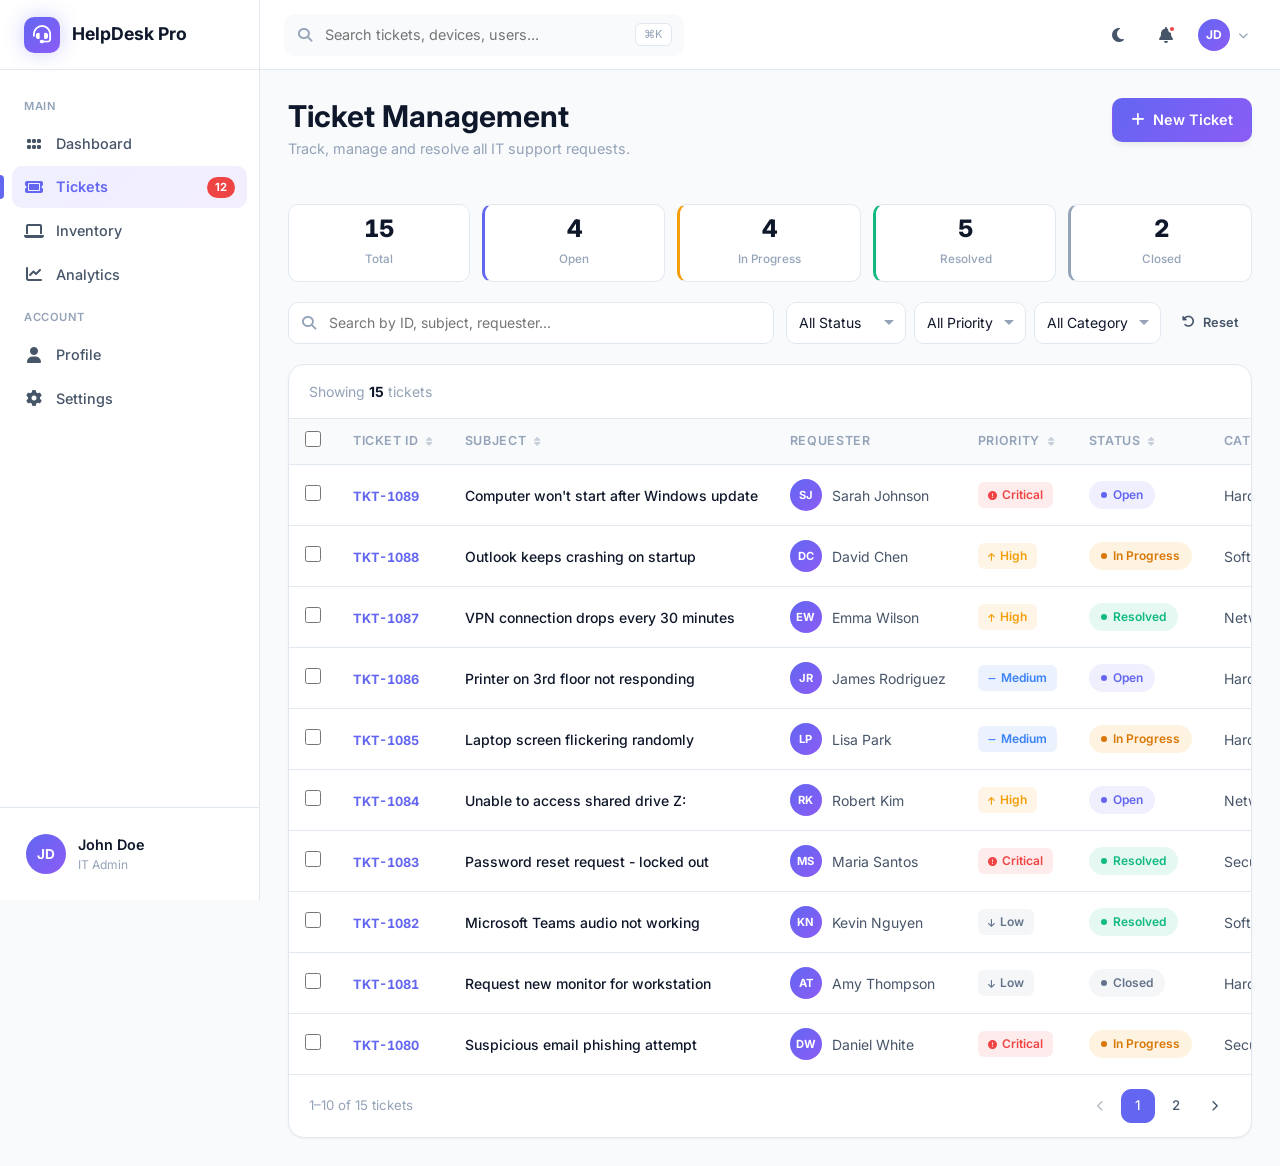
==== commit c3687c32: "docs: add README and Open Graph meta tags for portfolio - README.md with feature list, tech stack, p" ====
--- a/tickets.html
+++ b/tickets.html
@@ -4,6 +4,15 @@
   <meta charset="UTF-8" />
   <meta name="viewport" content="width=device-width, initial-scale=1.0" />
   <title>IT Helpdesk System | Tickets</title>
+
+  <!-- ===== SEO & Open Graph (Step 11) ===== -->
+  <meta property="og:title"       content="IT Helpdesk System — Ticket Management" />
+  <meta property="og:description" content="Ticket management page with search, filter, sort, pagination and bulk actions." />
+  <meta property="og:type"        content="website" />
+  <meta property="og:url"         content="https://youcancallmefah.github.io/it-helpdesk-system/tickets.html" />
+  <meta name="twitter:card"        content="summary_large_image" />
+  <meta name="twitter:title"       content="IT Helpdesk System — Tickets" />
+  <meta name="twitter:description" content="Modern ticket management page built with vanilla JS." />
 
   <!-- ===== Google Fonts ===== -->
   <link rel="preconnect" href="https://fonts.googleapis.com" />
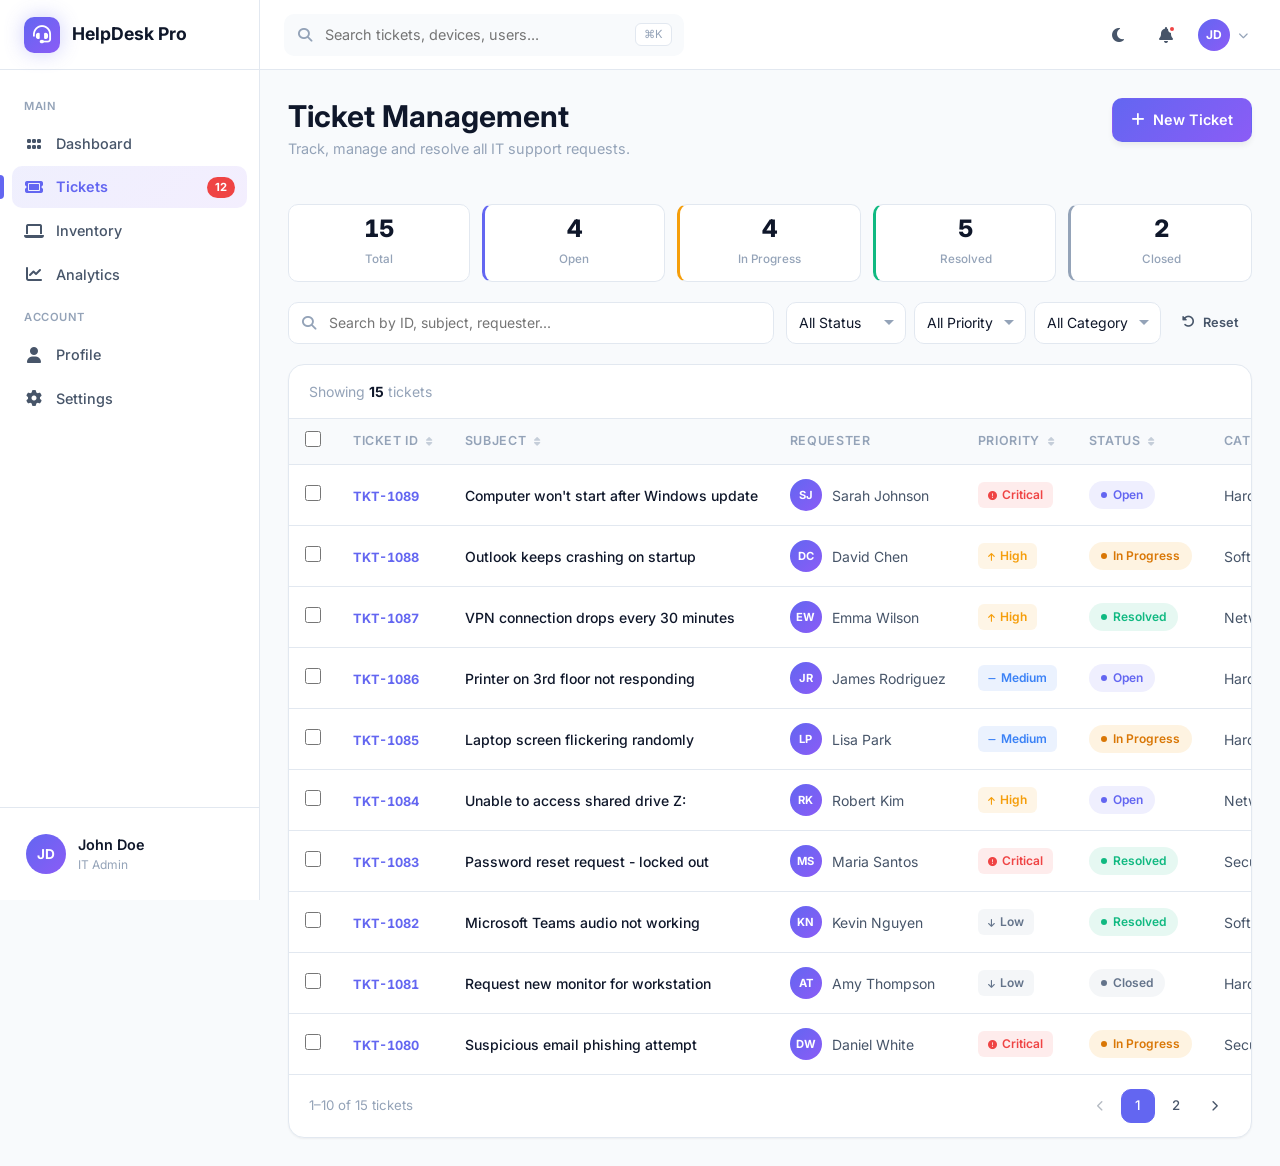
==== commit 12bb2cf5: "feat: add coming soon page for unbuilt sections - New coming-soon.html with animated rocket icon, su" ====
--- a/tickets.html
+++ b/tickets.html
@@ -59,24 +59,24 @@
         <span class="sidebar__nav-badge">12</span>
       </a>
 
-      <a href="inventory.html" class="sidebar__nav-item">
+      <a href="coming-soon.html" class="sidebar__nav-item">
         <i class="fa-solid fa-laptop"></i>
         <span>Inventory</span>
       </a>
 
-      <a href="analytics.html" class="sidebar__nav-item">
+      <a href="coming-soon.html" class="sidebar__nav-item">
         <i class="fa-solid fa-chart-line"></i>
         <span>Analytics</span>
       </a>
 
       <div class="sidebar__nav-label">Account</div>
 
-      <a href="#" class="sidebar__nav-item">
+      <a href="coming-soon.html" class="sidebar__nav-item">
         <i class="fa-solid fa-user"></i>
         <span>Profile</span>
       </a>
 
-      <a href="#" class="sidebar__nav-item">
+      <a href="coming-soon.html" class="sidebar__nav-item">
         <i class="fa-solid fa-gear"></i>
         <span>Settings</span>
       </a>
--- a/assets/css/components.css
+++ b/assets/css/components.css
@@ -1902,4 +1902,117 @@
 /* ป้องกัน scroll ใต้ modal เมื่อ modal เปิด */
 body.modal-open {
   overflow: hidden;
+}
+
+/* ========================================
+   COMING SOON PAGE
+======================================== */
+
+/* wrapper กึ่งกลางหน้า */
+.cs-wrapper {
+  display: flex;
+  flex-direction: column;
+  align-items: center;
+  justify-content: center;
+  text-align: center;
+  padding: 48px 20px;
+}
+
+/* วงกลม icon หลัก */
+.cs-icon {
+  width: 96px;
+  height: 96px;
+  border-radius: 50%;
+  background: linear-gradient(135deg, var(--color-primary), var(--color-secondary));
+  display: flex;
+  align-items: center;
+  justify-content: center;
+  font-size: 2.2rem;
+  color: #fff;
+  margin-bottom: 28px;
+  box-shadow: var(--shadow-glow);
+  animation: cs-float 3s ease-in-out infinite;  /* ลอยขึ้นลงเบาๆ */
+}
+
+@keyframes cs-float {
+  0%, 100% { transform: translateY(0);    }
+  50%       { transform: translateY(-10px); }
+}
+
+.cs-title {
+  font-size: 2.2rem;
+  font-weight: 800;
+  color: var(--text-primary);
+  margin-bottom: 12px;
+}
+
+.cs-subtitle {
+  font-size: 1rem;
+  color: var(--text-muted);
+  line-height: 1.7;
+  margin-bottom: 28px;
+  max-width: 420px;
+}
+
+.cs-btn {
+  margin-bottom: 48px;
+}
+
+/* grid of 4 feature cards */
+.cs-cards {
+  display: grid;
+  grid-template-columns: repeat(auto-fit, minmax(200px, 1fr));
+  gap: 16px;
+  width: 100%;
+  max-width: 860px;
+}
+
+.cs-card {
+  background: var(--bg-surface);
+  border: 1px solid var(--border-color);
+  border-radius: var(--radius-lg);
+  padding: 24px 20px;
+  text-align: left;
+  transition: transform var(--transition-base), box-shadow var(--transition-base);
+}
+
+.cs-card:hover {
+  transform: translateY(-4px);
+  box-shadow: var(--shadow-md);
+}
+
+.cs-card__icon {
+  width: 44px;
+  height: 44px;
+  border-radius: var(--radius-md);
+  display: flex;
+  align-items: center;
+  justify-content: center;
+  font-size: 1.1rem;
+  margin-bottom: 14px;
+}
+
+.cs-card__title {
+  font-size: 0.95rem;
+  font-weight: 700;
+  color: var(--text-primary);
+  margin-bottom: 6px;
+}
+
+.cs-card__desc {
+  font-size: 0.82rem;
+  color: var(--text-muted);
+  line-height: 1.6;
+  margin-bottom: 14px;
+}
+
+.cs-card__badge {
+  display: inline-block;
+  padding: 3px 10px;
+  border-radius: var(--radius-full);
+  background: var(--bg-hover);
+  color: var(--text-muted);
+  font-size: 0.72rem;
+  font-weight: 600;
+  letter-spacing: 0.03em;
 }
